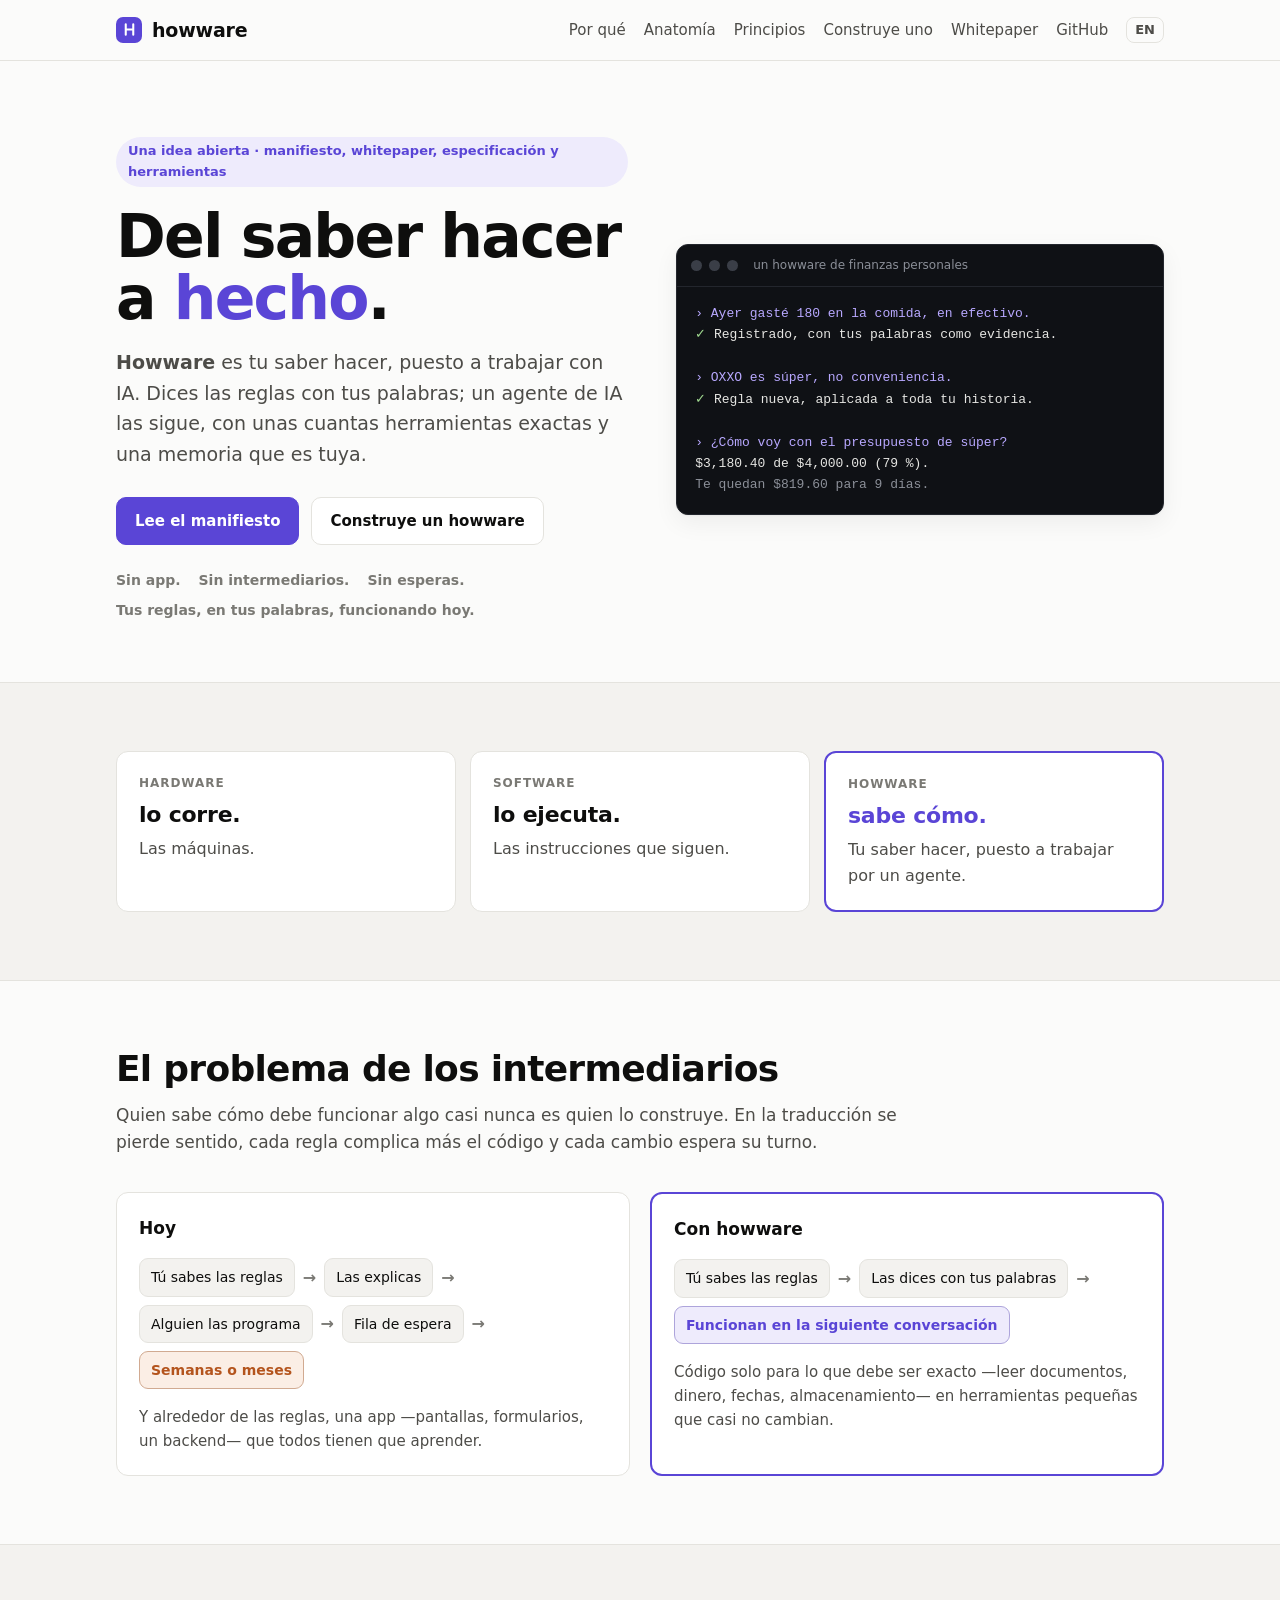
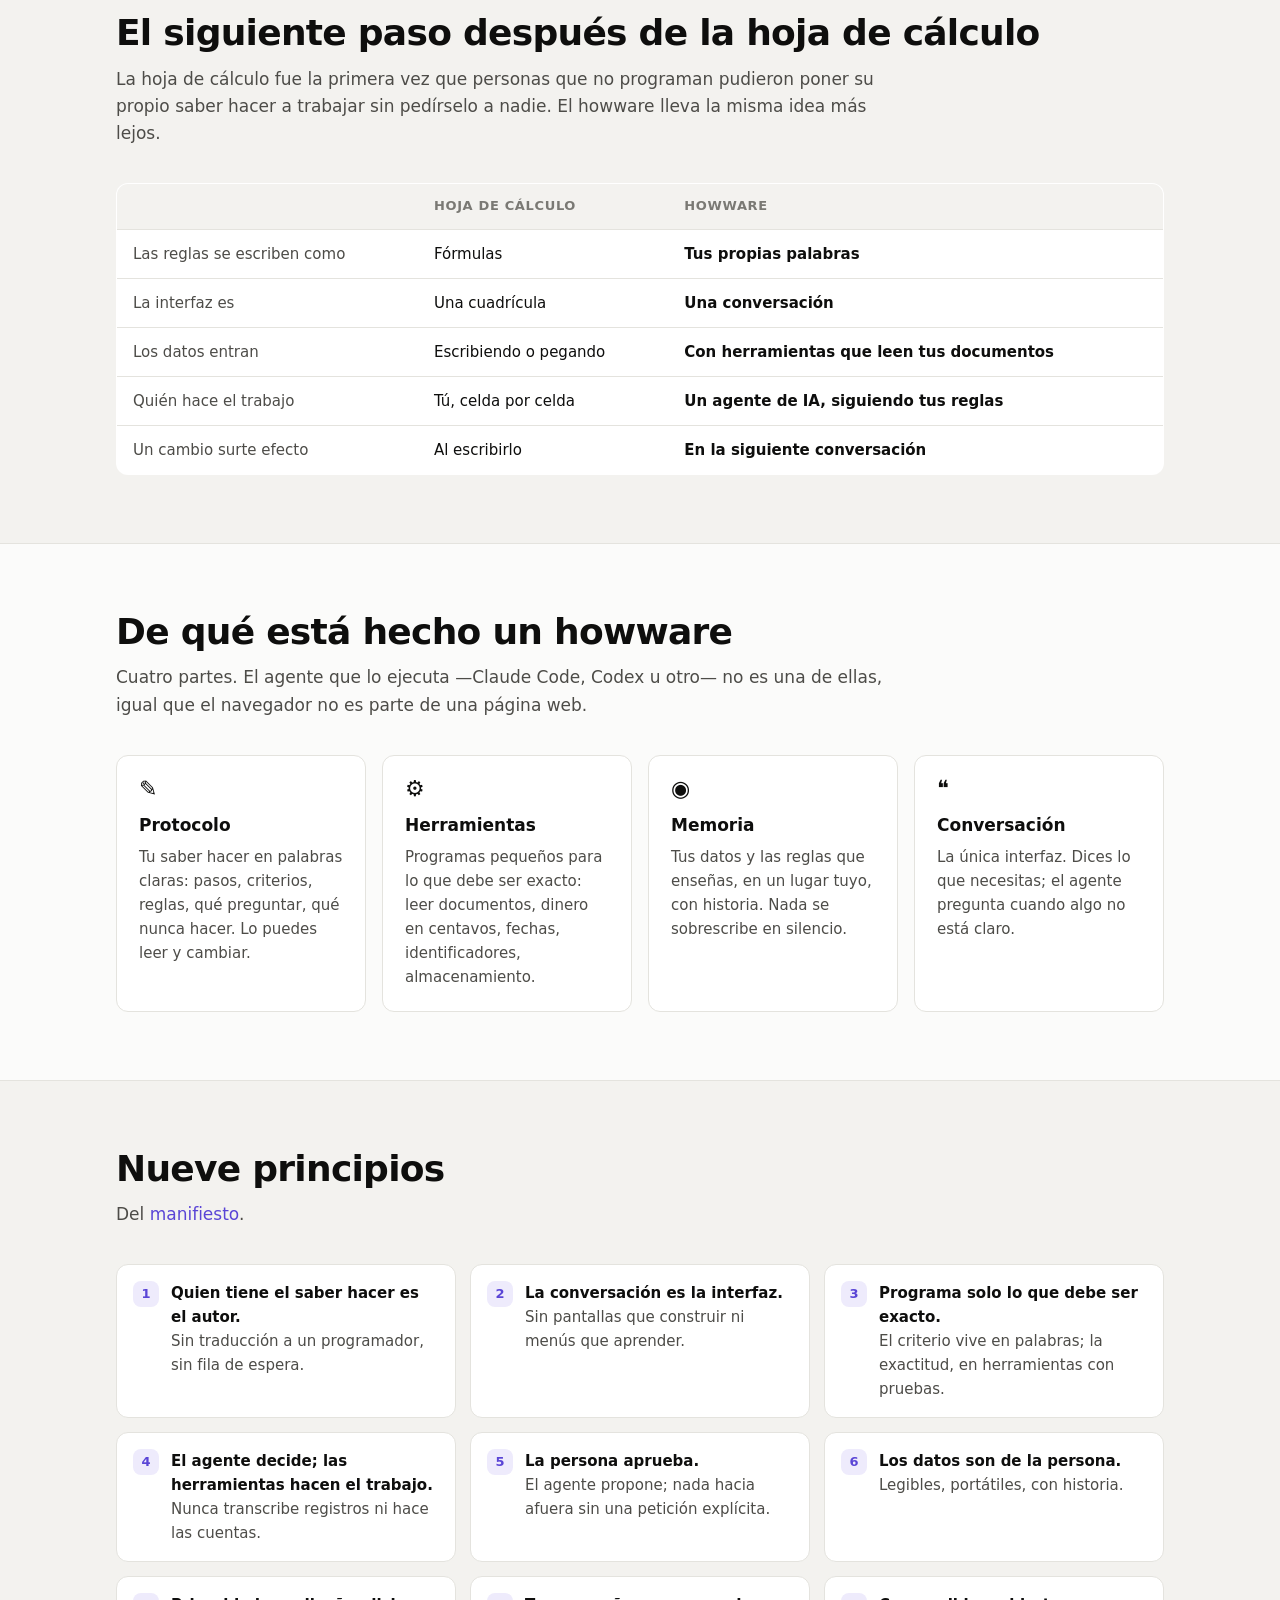
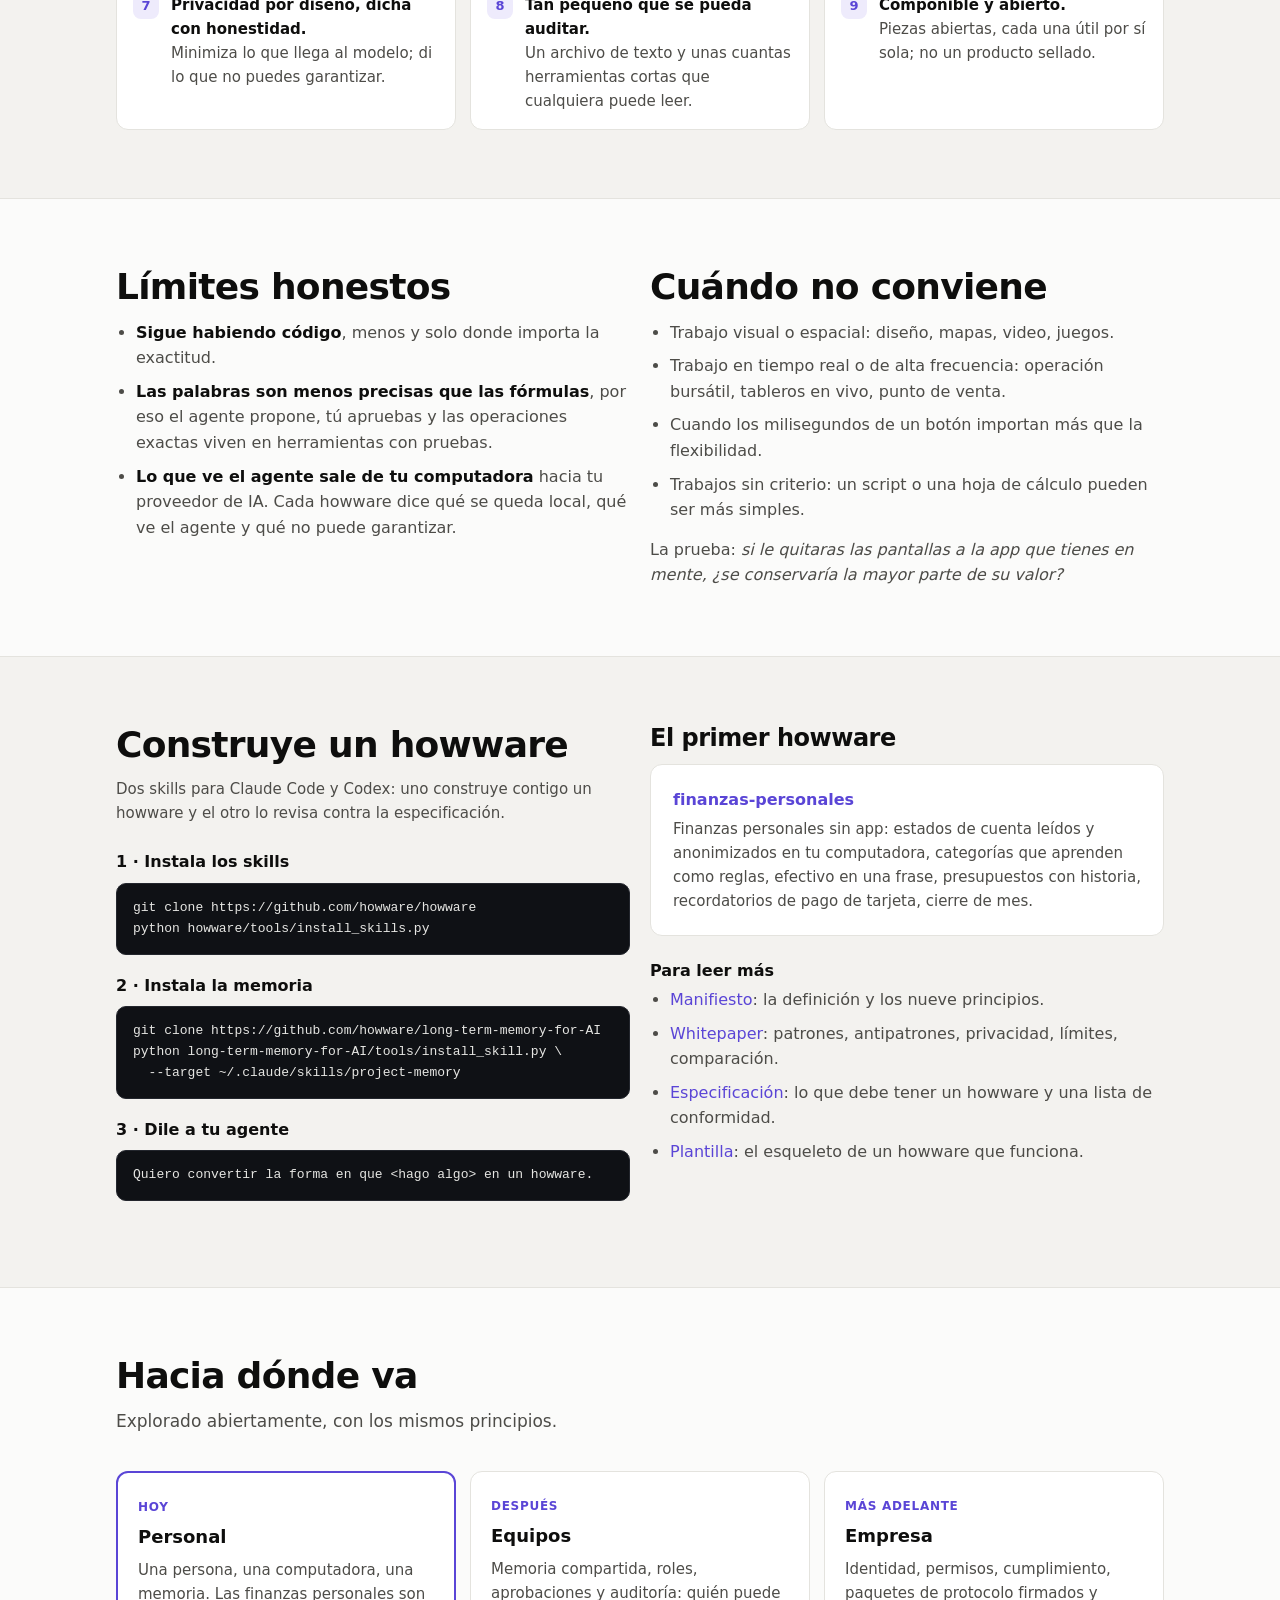
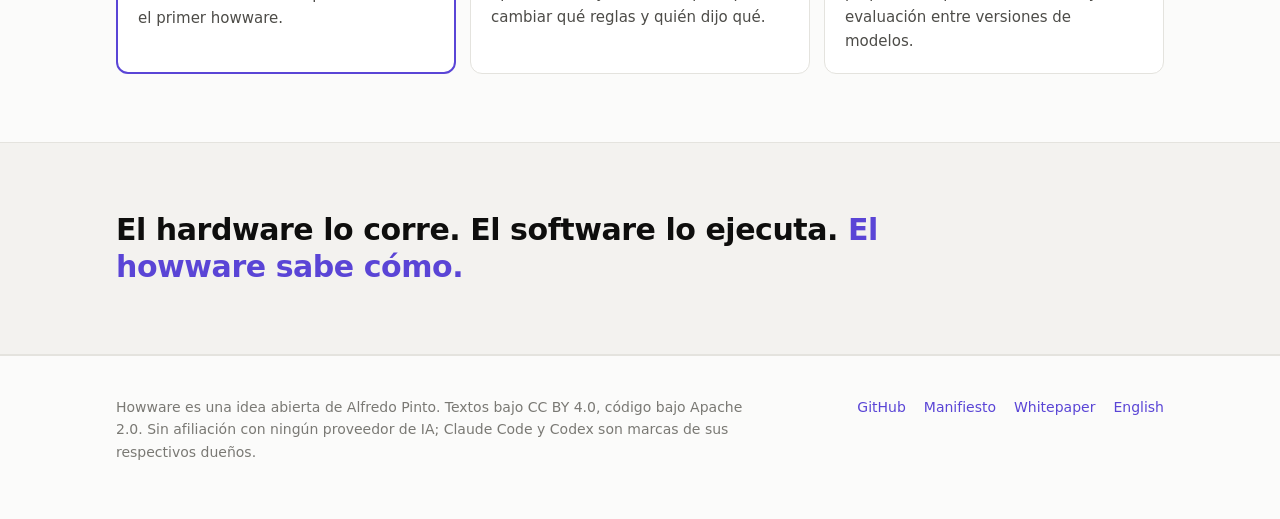
==== es/index.html @ 70abbe28 "howware.org: site of the howware organization Moved from howware/howware (site/). Served from the ro" ====
<!doctype html>
<html lang="es">
<head>
<meta charset="utf-8">
<meta name="viewport" content="width=device-width, initial-scale=1">
<title>Howware · Del saber hacer a hecho</title>
<meta name="description" content="Howware: tu saber hacer, puesto a trabajar con IA. Dices las reglas con tus palabras; un agente de IA las sigue, con unas cuantas herramientas exactas y una memoria que es tuya. Sin app que construir, sin intermediarios, sin esperas.">
<meta property="og:title" content="Howware · Del saber hacer a hecho">
<meta property="og:description" content="Tu saber hacer, puesto a trabajar con IA. Sin app, sin intermediarios, sin esperas. El siguiente paso después de la hoja de cálculo.">
<meta property="og:type" content="website">
<meta property="og:url" content="https://howware.org/es/">
<link rel="alternate" hreflang="en" href="https://howware.org/">
<link rel="icon" href="data:image/svg+xml,%3Csvg xmlns='http://www.w3.org/2000/svg' viewBox='0 0 32 32'%3E%3Crect width='32' height='32' rx='7' fill='%235a45d6'/%3E%3Cpath d='M10 9v14M22 9v14M10 16h12' stroke='white' stroke-width='3' stroke-linecap='round'/%3E%3C/svg%3E">
<link rel="stylesheet" href="../assets/style.css">
</head>
<body>

<header class="nav">
  <div class="wrap">
    <a class="brand" href="./"><span class="logo" aria-hidden="true"><svg width="15" height="15" viewBox="0 0 16 16" fill="none"><path d="M4 2.5v11M12 2.5v11M4 8h8" stroke="#fff" stroke-width="2.2" stroke-linecap="round"/></svg></span>howware</a>
    <nav>
      <a href="#por-que">Por qué</a>
      <a href="#anatomia">Anatomía</a>
      <a href="#principios">Principios</a>
      <a href="#construye">Construye uno</a>
      <a href="https://github.com/howware/howware/blob/main/docs/es/whitepaper.md">Whitepaper</a>
      <a class="keep" href="https://github.com/howware/howware">GitHub</a>
      <a class="keep lang" href="../" hreflang="en" lang="en">EN</a>
    </nav>
  </div>
</header>

<main>
  <section class="hero">
    <div class="wrap hero-grid">
      <div>
        <span class="eyebrow">Una idea abierta · manifiesto, whitepaper, especificación y herramientas</span>
        <h1>Del saber hacer<br>a <span class="hl">hecho</span>.</h1>
        <p class="lead"><b>Howware</b> es tu saber hacer, puesto a trabajar con IA. Dices las reglas con tus palabras; un agente de IA las sigue, con unas cuantas herramientas exactas y una memoria que es tuya.</p>
        <div class="cta">
          <a class="btn primary" href="https://github.com/howware/howware/blob/main/MANIFIESTO.md">Lee el manifiesto</a>
          <a class="btn" href="#construye">Construye un howware</a>
        </div>
        <div class="slogans"><span>Sin app.</span><span>Sin intermediarios.</span><span>Sin esperas.</span><span>Tus reglas, en tus palabras, funcionando hoy.</span></div>
      </div>
      <div class="term" role="img" aria-label="Ejemplo de conversación con un howware de finanzas personales">
        <div class="term-bar"><i></i><i></i><i></i><b>un howware de finanzas personales</b></div>
<pre><span class="u">› Ayer gasté 180 en la comida, en efectivo.</span>
<span class="ok">✓</span> Registrado, con tus palabras como evidencia.

<span class="u">› OXXO es súper, no conveniencia.</span>
<span class="ok">✓</span> Regla nueva, aplicada a toda tu historia.

<span class="u">› ¿Cómo voy con el presupuesto de súper?</span>
$3,180.40 de $4,000.00 (79 %).
<span class="p">Te quedan $819.60 para 9 días.</span></pre>
      </div>
    </div>
  </section>

  <section class="alt">
    <div class="wrap">
      <div class="layers">
        <div class="layer"><div class="k">Hardware</div><b>lo corre.</b><span>Las máquinas.</span></div>
        <div class="layer"><div class="k">Software</div><b>lo ejecuta.</b><span>Las instrucciones que siguen.</span></div>
        <div class="layer now"><div class="k">Howware</div><b>sabe cómo.</b><span>Tu saber hacer, puesto a trabajar por un agente.</span></div>
      </div>
    </div>
  </section>

  <section id="por-que">
    <div class="wrap">
      <h2>El problema de los intermediarios</h2>
      <p class="sub">Quien sabe cómo debe funcionar algo casi nunca es quien lo construye. En la traducción se pierde sentido, cada regla complica más el código y cada cambio espera su turno.</p>
      <div class="lanes">
        <div class="lane old">
          <h3>Hoy</h3>
          <div class="flow"><span class="step">Tú sabes las reglas</span><span class="arrow">→</span><span class="step">Las explicas</span><span class="arrow">→</span><span class="step">Alguien las programa</span><span class="arrow">→</span><span class="step">Fila de espera</span><span class="arrow">→</span><span class="step slow">Semanas o meses</span></div>
          <p>Y alrededor de las reglas, una app —pantallas, formularios, un backend— que todos tienen que aprender.</p>
        </div>
        <div class="lane new">
          <h3>Con howware</h3>
          <div class="flow"><span class="step">Tú sabes las reglas</span><span class="arrow">→</span><span class="step">Las dices con tus palabras</span><span class="arrow">→</span><span class="step fast">Funcionan en la siguiente conversación</span></div>
          <p>Código solo para lo que debe ser exacto —leer documentos, dinero, fechas, almacenamiento— en herramientas pequeñas que casi no cambian.</p>
        </div>
      </div>
    </div>
  </section>

  <section class="alt">
    <div class="wrap">
      <h2>El siguiente paso después de la hoja de cálculo</h2>
      <p class="sub">La hoja de cálculo fue la primera vez que personas que no programan pudieron poner su propio saber hacer a trabajar sin pedírselo a nadie. El howware lleva la misma idea más lejos.</p>
      <div class="tablewrap">
        <table class="cmp">
          <thead><tr><th></th><th>Hoja de cálculo</th><th>Howware</th></tr></thead>
          <tbody>
            <tr><td>Las reglas se escriben como</td><td>Fórmulas</td><td>Tus propias palabras</td></tr>
            <tr><td>La interfaz es</td><td>Una cuadrícula</td><td>Una conversación</td></tr>
            <tr><td>Los datos entran</td><td>Escribiendo o pegando</td><td>Con herramientas que leen tus documentos</td></tr>
            <tr><td>Quién hace el trabajo</td><td>Tú, celda por celda</td><td>Un agente de IA, siguiendo tus reglas</td></tr>
            <tr><td>Un cambio surte efecto</td><td>Al escribirlo</td><td>En la siguiente conversación</td></tr>
          </tbody>
        </table>
      </div>
    </div>
  </section>

  <section id="anatomia">
    <div class="wrap">
      <h2>De qué está hecho un howware</h2>
      <p class="sub">Cuatro partes. El agente que lo ejecuta —Claude Code, Codex u otro— no es una de ellas, igual que el navegador no es parte de una página web.</p>
      <div class="grid4">
        <div class="card"><div class="ic" aria-hidden="true">✎</div><h3>Protocolo</h3><p>Tu saber hacer en palabras claras: pasos, criterios, reglas, qué preguntar, qué nunca hacer. Lo puedes leer y cambiar.</p></div>
        <div class="card"><div class="ic" aria-hidden="true">⚙</div><h3>Herramientas</h3><p>Programas pequeños para lo que debe ser exacto: leer documentos, dinero en centavos, fechas, identificadores, almacenamiento.</p></div>
        <div class="card"><div class="ic" aria-hidden="true">◉</div><h3>Memoria</h3><p>Tus datos y las reglas que enseñas, en un lugar tuyo, con historia. Nada se sobrescribe en silencio.</p></div>
        <div class="card"><div class="ic" aria-hidden="true">❝</div><h3>Conversación</h3><p>La única interfaz. Dices lo que necesitas; el agente pregunta cuando algo no está claro.</p></div>
      </div>
    </div>
  </section>

  <section id="principios" class="alt">
    <div class="wrap">
      <h2>Nueve principios</h2>
      <p class="sub">Del <a href="https://github.com/howware/howware/blob/main/MANIFIESTO.md">manifiesto</a>.</p>
      <ol class="principles">
        <li><b>Quien tiene el saber hacer es el autor.</b>Sin traducción a un programador, sin fila de espera.</li>
        <li><b>La conversación es la interfaz.</b>Sin pantallas que construir ni menús que aprender.</li>
        <li><b>Programa solo lo que debe ser exacto.</b>El criterio vive en palabras; la exactitud, en herramientas con pruebas.</li>
        <li><b>El agente decide; las herramientas hacen el trabajo.</b>Nunca transcribe registros ni hace las cuentas.</li>
        <li><b>La persona aprueba.</b>El agente propone; nada hacia afuera sin una petición explícita.</li>
        <li><b>Los datos son de la persona.</b>Legibles, portátiles, con historia.</li>
        <li><b>Privacidad por diseño, dicha con honestidad.</b>Minimiza lo que llega al modelo; di lo que no puedes garantizar.</li>
        <li><b>Tan pequeño que se pueda auditar.</b>Un archivo de texto y unas cuantas herramientas cortas que cualquiera puede leer.</li>
        <li><b>Componible y abierto.</b>Piezas abiertas, cada una útil por sí sola; no un producto sellado.</li>
      </ol>
    </div>
  </section>

  <section>
    <div class="wrap grid2">
      <div>
        <h2>Límites honestos</h2>
        <ul class="plain">
          <li><b>Sigue habiendo código</b>, menos y solo donde importa la exactitud.</li>
          <li><b>Las palabras son menos precisas que las fórmulas</b>, por eso el agente propone, tú apruebas y las operaciones exactas viven en herramientas con pruebas.</li>
          <li><b>Lo que ve el agente sale de tu computadora</b> hacia tu proveedor de IA. Cada howware dice qué se queda local, qué ve el agente y qué no puede garantizar.</li>
        </ul>
      </div>
      <div>
        <h2>Cuándo no conviene</h2>
        <ul class="plain">
          <li>Trabajo visual o espacial: diseño, mapas, video, juegos.</li>
          <li>Trabajo en tiempo real o de alta frecuencia: operación bursátil, tableros en vivo, punto de venta.</li>
          <li>Cuando los milisegundos de un botón importan más que la flexibilidad.</li>
          <li>Trabajos sin criterio: un script o una hoja de cálculo pueden ser más simples.</li>
        </ul>
        <p style="color:var(--text-2);margin:14px 0 0">La prueba: <i>si le quitaras las pantallas a la app que tienes en mente, ¿se conservaría la mayor parte de su valor?</i></p>
      </div>
    </div>
  </section>

  <section id="construye" class="alt install">
    <div class="wrap grid2">
      <div>
        <h2>Construye un howware</h2>
        <p class="sub" style="margin-bottom:24px">Dos skills para Claude Code y Codex: uno construye contigo un howware y el otro lo revisa contra la especificación.</p>
        <h3>1 · Instala los skills</h3>
<pre>git clone https://github.com/howware/howware
python howware/tools/install_skills.py</pre>
        <h3>2 · Instala la memoria</h3>
<pre>git clone https://github.com/howware/long-term-memory-for-AI
python long-term-memory-for-AI/tools/install_skill.py \
  --target ~/.claude/skills/project-memory</pre>
        <h3>3 · Dile a tu agente</h3>
<pre>Quiero convertir la forma en que &lt;hago algo&gt; en un howware.</pre>
      </div>
      <div>
        <h2 style="font-size:24px">El primer howware</h2>
        <div class="card" style="margin-top:12px">
          <h3><a href="https://github.com/howware/finanzas-personales">finanzas-personales</a></h3>
          <p>Finanzas personales sin app: estados de cuenta leídos y anonimizados en tu computadora, categorías que aprenden como reglas, efectivo en una frase, presupuestos con historia, recordatorios de pago de tarjeta, cierre de mes.</p>
        </div>
        <h3 style="margin-top:22px">Para leer más</h3>
        <ul class="plain">
          <li><a href="https://github.com/howware/howware/blob/main/MANIFIESTO.md">Manifiesto</a>: la definición y los nueve principios.</li>
          <li><a href="https://github.com/howware/howware/blob/main/docs/es/whitepaper.md">Whitepaper</a>: patrones, antipatrones, privacidad, límites, comparación.</li>
          <li><a href="https://github.com/howware/howware/blob/main/docs/es/especificacion.md">Especificación</a>: lo que debe tener un howware y una lista de conformidad.</li>
          <li><a href="https://github.com/howware/howware/tree/main/template">Plantilla</a>: el esqueleto de un howware que funciona.</li>
        </ul>
      </div>
    </div>
  </section>

  <section>
    <div class="wrap">
      <h2>Hacia dónde va</h2>
      <p class="sub">Explorado abiertamente, con los mismos principios.</p>
      <div class="road">
        <div class="cur"><span class="tag">Hoy</span><h3>Personal</h3><p>Una persona, una computadora, una memoria. Las finanzas personales son el primer howware.</p></div>
        <div><span class="tag">Después</span><h3>Equipos</h3><p>Memoria compartida, roles, aprobaciones y auditoría: quién puede cambiar qué reglas y quién dijo qué.</p></div>
        <div><span class="tag">Más adelante</span><h3>Empresa</h3><p>Identidad, permisos, cumplimiento, paquetes de protocolo firmados y evaluación entre versiones de modelos.</p></div>
      </div>
    </div>
  </section>

  <section class="alt">
    <div class="wrap">
      <p class="quote">El hardware lo corre. El software lo ejecuta. <span>El howware sabe cómo.</span></p>
    </div>
  </section>
</main>

<footer>
  <div class="wrap">
    <p>Howware es una idea abierta de Alfredo Pinto. Textos bajo CC BY 4.0, código bajo Apache 2.0. Sin afiliación con ningún proveedor de IA; Claude Code y Codex son marcas de sus respectivos dueños.</p>
    <nav>
      <a href="https://github.com/howware/howware">GitHub</a>
      <a href="https://github.com/howware/howware/blob/main/MANIFIESTO.md">Manifiesto</a>
      <a href="https://github.com/howware/howware/blob/main/docs/es/whitepaper.md">Whitepaper</a>
      <a href="../" hreflang="en" lang="en">English</a>
    </nav>
  </div>
</footer>

</body>
</html>
---- assets/style.css ----
:root {
  color-scheme: light;
  --bg: #fbfbfa; --surface: #ffffff; --surface-2: #f3f2ef; --border: #e4e3de;
  --text: #0e0e0d; --text-2: #4d4c48; --muted: #7a7974;
  --accent: #5a45d6; --accent-ink: #ffffff; --accent-soft: #eeebfc;
  --warm: #b4541d; --warm-soft: #fbeee5;
  --code-bg: #0f1115; --code-text: #e6e6e3; --code-muted: #8b8f98; --code-user: #b8a8ff; --code-ok: #9fd88f;
  --radius: 12px;
  --shadow: 0 1px 2px rgba(0,0,0,.04), 0 8px 24px rgba(0,0,0,.06);
}
@media (prefers-color-scheme: dark) {
  :root:not([data-theme="light"]) {
    color-scheme: dark;
    --bg: #0d0d0c; --surface: #161615; --surface-2: #1d1d1b; --border: #2c2c29;
    --text: #f1f0ec; --text-2: #c4c3ba; --muted: #8f8e86;
    --accent: #9d8cff; --accent-ink: #0d0d0c; --accent-soft: #1f1a3a;
    --warm: #f0a070; --warm-soft: #2b1d14;
    --shadow: 0 1px 2px rgba(0,0,0,.3), 0 8px 24px rgba(0,0,0,.35);
  }
}
:root[data-theme="dark"] {
  color-scheme: dark;
  --bg: #0d0d0c; --surface: #161615; --surface-2: #1d1d1b; --border: #2c2c29;
  --text: #f1f0ec; --text-2: #c4c3ba; --muted: #8f8e86;
  --accent: #9d8cff; --accent-ink: #0d0d0c; --accent-soft: #1f1a3a;
  --warm: #f0a070; --warm-soft: #2b1d14;
  --shadow: 0 1px 2px rgba(0,0,0,.3), 0 8px 24px rgba(0,0,0,.35);
}

* { box-sizing: border-box; }
html { scroll-behavior: smooth; }
body { margin: 0; background: var(--bg); color: var(--text); font: 16px/1.6 system-ui, -apple-system, "Segoe UI", Roboto, "Helvetica Neue", sans-serif; -webkit-font-smoothing: antialiased; }
a { color: var(--accent); text-decoration: none; }
a:hover { text-decoration: underline; }
code, pre { font-family: ui-monospace, "Cascadia Code", "SF Mono", Menlo, Consolas, monospace; }
:not(pre) > code { font-size: .9em; background: var(--surface-2); border: 1px solid var(--border); padding: 1px 6px; border-radius: 6px; }
.wrap { max-width: 1080px; margin: 0 auto; padding: 0 16px; }
.grid2 > *, .grid3 > *, .grid4 > *, .hero-grid > *, .lanes > * { min-width: 0; }

header.nav { position: sticky; top: 0; z-index: 10; background: color-mix(in srgb, var(--bg) 88%, transparent); backdrop-filter: blur(10px); border-bottom: 1px solid var(--border); }
.nav .wrap { display: flex; align-items: center; gap: 22px; height: 60px; }
.brand { display: flex; align-items: center; gap: 10px; font-weight: 800; color: var(--text); font-size: 19px; letter-spacing: -.01em; }
.brand:hover { text-decoration: none; }
.logo { width: 26px; height: 26px; border-radius: 7px; background: var(--accent); display: grid; place-items: center; flex: none; }
.nav nav { display: flex; gap: 18px; margin-left: auto; font-size: 15px; align-items: center; }
.nav nav a { color: var(--text-2); }
.nav nav a:hover { color: var(--text); text-decoration: none; }
.nav nav a.lang { border: 1px solid var(--border); border-radius: 8px; padding: 2px 8px; font-size: 13px; font-weight: 600; }
@media (max-width: 820px) { .nav nav a:not(.keep) { display: none; } }

.hero { padding: 76px 0 60px; }
.hero-grid { display: grid; grid-template-columns: 1.05fr 1fr; gap: 48px; align-items: center; }
@media (max-width: 900px) { .hero-grid { grid-template-columns: 1fr; gap: 32px; } .hero { padding: 48px 0 40px; } }
.eyebrow { display: inline-flex; align-items: center; gap: 8px; font-size: 13px; font-weight: 600; color: var(--accent); background: var(--accent-soft); padding: 4px 12px; border-radius: 999px; margin-bottom: 18px; }
h1 { font-size: clamp(36px, 6vw, 60px); line-height: 1.04; letter-spacing: -0.03em; margin: 0 0 18px; }
h1 .hl { color: var(--accent); }
.lead { font-size: 19px; color: var(--text-2); margin: 0 0 28px; max-width: 32em; }
.cta { display: flex; flex-wrap: wrap; gap: 12px; }
.btn { display: inline-flex; align-items: center; gap: 8px; padding: 11px 18px; border-radius: 10px; font-weight: 600; font-size: 15px; border: 1px solid var(--border); color: var(--text); background: var(--surface); }
.btn:hover { text-decoration: none; border-color: var(--muted); }
.btn.primary { background: var(--accent); color: var(--accent-ink); border-color: var(--accent); }
.btn.primary:hover { filter: brightness(1.06); }
.slogans { display: flex; flex-wrap: wrap; gap: 8px 18px; margin-top: 24px; color: var(--muted); font-size: 14px; font-weight: 600; }

.term { background: var(--code-bg); color: var(--code-text); border-radius: var(--radius); box-shadow: var(--shadow); overflow: hidden; border: 1px solid #23262d; }
.term-bar { display: flex; align-items: center; gap: 7px; padding: 11px 14px; border-bottom: 1px solid #23262d; }
.term-bar i { width: 11px; height: 11px; border-radius: 50%; background: #3a3e47; display: block; }
.term-bar b { margin-left: 8px; font-weight: 500; font-size: 12px; color: var(--code-muted); }
.term pre { margin: 0; padding: 16px 18px 18px; font-size: 13px; line-height: 1.65; overflow-x: auto; white-space: pre; }
.u { color: var(--code-user); } .p { color: var(--code-muted); } .ok { color: var(--code-ok); }

section { padding: 68px 0; }
section.alt { background: var(--surface-2); border-top: 1px solid var(--border); border-bottom: 1px solid var(--border); }
h2 { font-size: clamp(26px, 3.6vw, 36px); letter-spacing: -0.02em; line-height: 1.12; margin: 0 0 12px; }
.sub { color: var(--text-2); font-size: 17px; margin: 0 0 36px; max-width: 46em; }

.layers { display: grid; grid-template-columns: repeat(3, 1fr); gap: 14px; }
@media (max-width: 760px) { .layers { grid-template-columns: 1fr; } }
.layer { border: 1px solid var(--border); border-radius: var(--radius); padding: 22px; background: var(--surface); }
.layer .k { font-size: 12px; text-transform: uppercase; letter-spacing: .08em; color: var(--muted); font-weight: 700; }
.layer b { display: block; font-size: 22px; margin: 4px 0; letter-spacing: -.01em; }
.layer span { color: var(--text-2); }
.layer.now { border: 2px solid var(--accent); }
.layer.now b { color: var(--accent); }

.lanes { display: grid; grid-template-columns: 1fr 1fr; gap: 20px; }
@media (max-width: 860px) { .lanes { grid-template-columns: 1fr; } }
.lane { background: var(--surface); border: 1px solid var(--border); border-radius: var(--radius); padding: 22px; }
.lane h3 { margin: 0 0 16px; font-size: 17px; }
.flow { display: flex; flex-wrap: wrap; align-items: center; gap: 8px; }
.step { border: 1px solid var(--border); background: var(--surface-2); border-radius: 9px; padding: 7px 11px; font-size: 14px; }
.arrow { color: var(--muted); font-weight: 700; }
.lane.old .step.slow { background: var(--warm-soft); border-color: color-mix(in srgb, var(--warm) 40%, var(--border)); color: var(--warm); font-weight: 600; }
.lane.new { border: 2px solid var(--accent); }
.lane.new .step.fast { background: var(--accent-soft); border-color: color-mix(in srgb, var(--accent) 40%, var(--border)); color: var(--accent); font-weight: 600; }
.lane p { margin: 16px 0 0; color: var(--text-2); font-size: 15px; }

table.cmp { width: 100%; border-collapse: collapse; background: var(--surface); border: 1px solid var(--border); border-radius: var(--radius); overflow: hidden; font-size: 15px; }
table.cmp th, table.cmp td { text-align: left; padding: 12px 16px; border-bottom: 1px solid var(--border); vertical-align: top; }
table.cmp thead th { background: var(--surface-2); font-size: 13px; text-transform: uppercase; letter-spacing: .05em; color: var(--muted); }
table.cmp td:first-child { color: var(--text-2); }
table.cmp td:last-child { font-weight: 600; }
table.cmp tr:last-child td { border-bottom: 0; }
.tablewrap { overflow-x: auto; }

.grid4 { display: grid; grid-template-columns: repeat(4, 1fr); gap: 16px; }
@media (max-width: 900px) { .grid4 { grid-template-columns: repeat(2, 1fr); } }
@media (max-width: 520px) { .grid4 { grid-template-columns: 1fr; } }
.grid3 { display: grid; grid-template-columns: repeat(3, 1fr); gap: 16px; }
@media (max-width: 900px) { .grid3 { grid-template-columns: repeat(2, 1fr); } }
@media (max-width: 560px) { .grid3 { grid-template-columns: 1fr; } }
.grid2 { display: grid; grid-template-columns: 1fr 1fr; gap: 20px; }
@media (max-width: 860px) { .grid2 { grid-template-columns: 1fr; } }
.card { background: var(--surface); border: 1px solid var(--border); border-radius: var(--radius); padding: 22px; }
.card .ic { font-size: 22px; line-height: 1; margin-bottom: 12px; }
.card h3 { margin: 0 0 6px; font-size: 17px; }
.card p { margin: 0; color: var(--text-2); font-size: 15px; }

ol.principles { counter-reset: p; list-style: none; padding: 0; margin: 0; display: grid; grid-template-columns: repeat(3, 1fr); gap: 14px; }
@media (max-width: 900px) { ol.principles { grid-template-columns: 1fr 1fr; } }
@media (max-width: 560px) { ol.principles { grid-template-columns: 1fr; } }
ol.principles li { background: var(--surface); border: 1px solid var(--border); border-radius: var(--radius); padding: 16px 16px 16px 54px; position: relative; color: var(--text-2); font-size: 15px; }
ol.principles li::before { counter-increment: p; content: counter(p); position: absolute; left: 16px; top: 16px; width: 26px; height: 26px; border-radius: 8px; background: var(--accent-soft); color: var(--accent); font-weight: 700; font-size: 13px; display: grid; place-items: center; }
ol.principles li b { display: block; color: var(--text); }

ul.plain { margin: 0; padding-left: 20px; color: var(--text-2); display: grid; gap: 8px; }
ul.plain b { color: var(--text); }
.install pre { background: var(--code-bg); color: var(--code-text); border-radius: 10px; padding: 14px 16px; font-size: 13px; overflow-x: auto; margin: 8px 0 18px; border: 1px solid #23262d; }
.install h3 { margin: 0 0 4px; font-size: 16px; }
.install p { margin: 0; color: var(--text-2); font-size: 15px; }

.road { display: grid; grid-template-columns: repeat(3, 1fr); gap: 14px; counter-reset: r; }
@media (max-width: 760px) { .road { grid-template-columns: 1fr; } }
.road div { border: 1px solid var(--border); border-radius: var(--radius); padding: 20px; background: var(--surface); }
.road div.cur { border: 2px solid var(--accent); }
.road .tag { font-size: 12px; font-weight: 700; color: var(--accent); text-transform: uppercase; letter-spacing: .06em; }
.road h3 { margin: 4px 0 6px; font-size: 18px; }
.road p { margin: 0; color: var(--text-2); font-size: 15px; }

.quote { font-size: clamp(22px, 3vw, 30px); font-weight: 700; letter-spacing: -.015em; line-height: 1.25; margin: 0; max-width: 30em; }
.quote span { color: var(--accent); }

footer { padding: 40px 0 56px; color: var(--muted); font-size: 14px; border-top: 1px solid var(--border); }
footer .wrap { display: flex; flex-wrap: wrap; gap: 12px 28px; justify-content: space-between; }
footer p { margin: 0; max-width: 46em; }
footer nav { display: flex; gap: 18px; flex-wrap: wrap; }
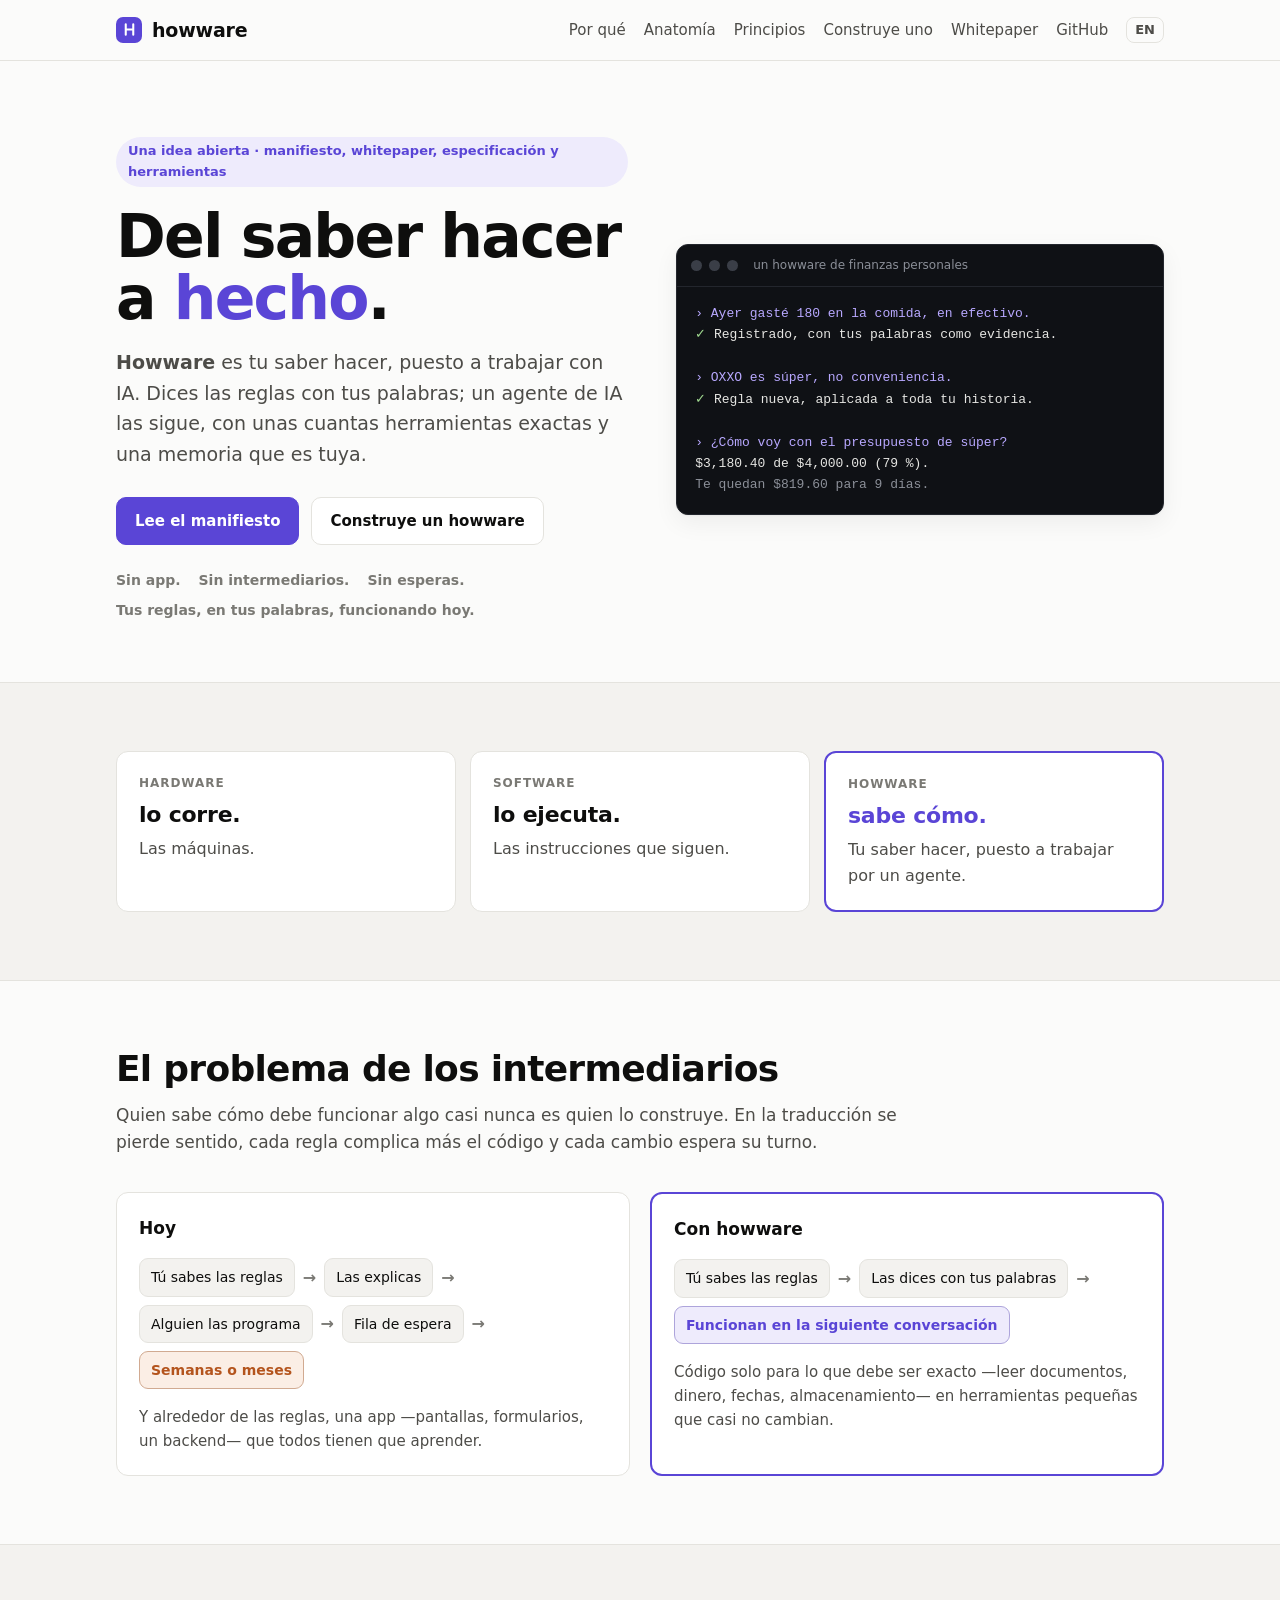
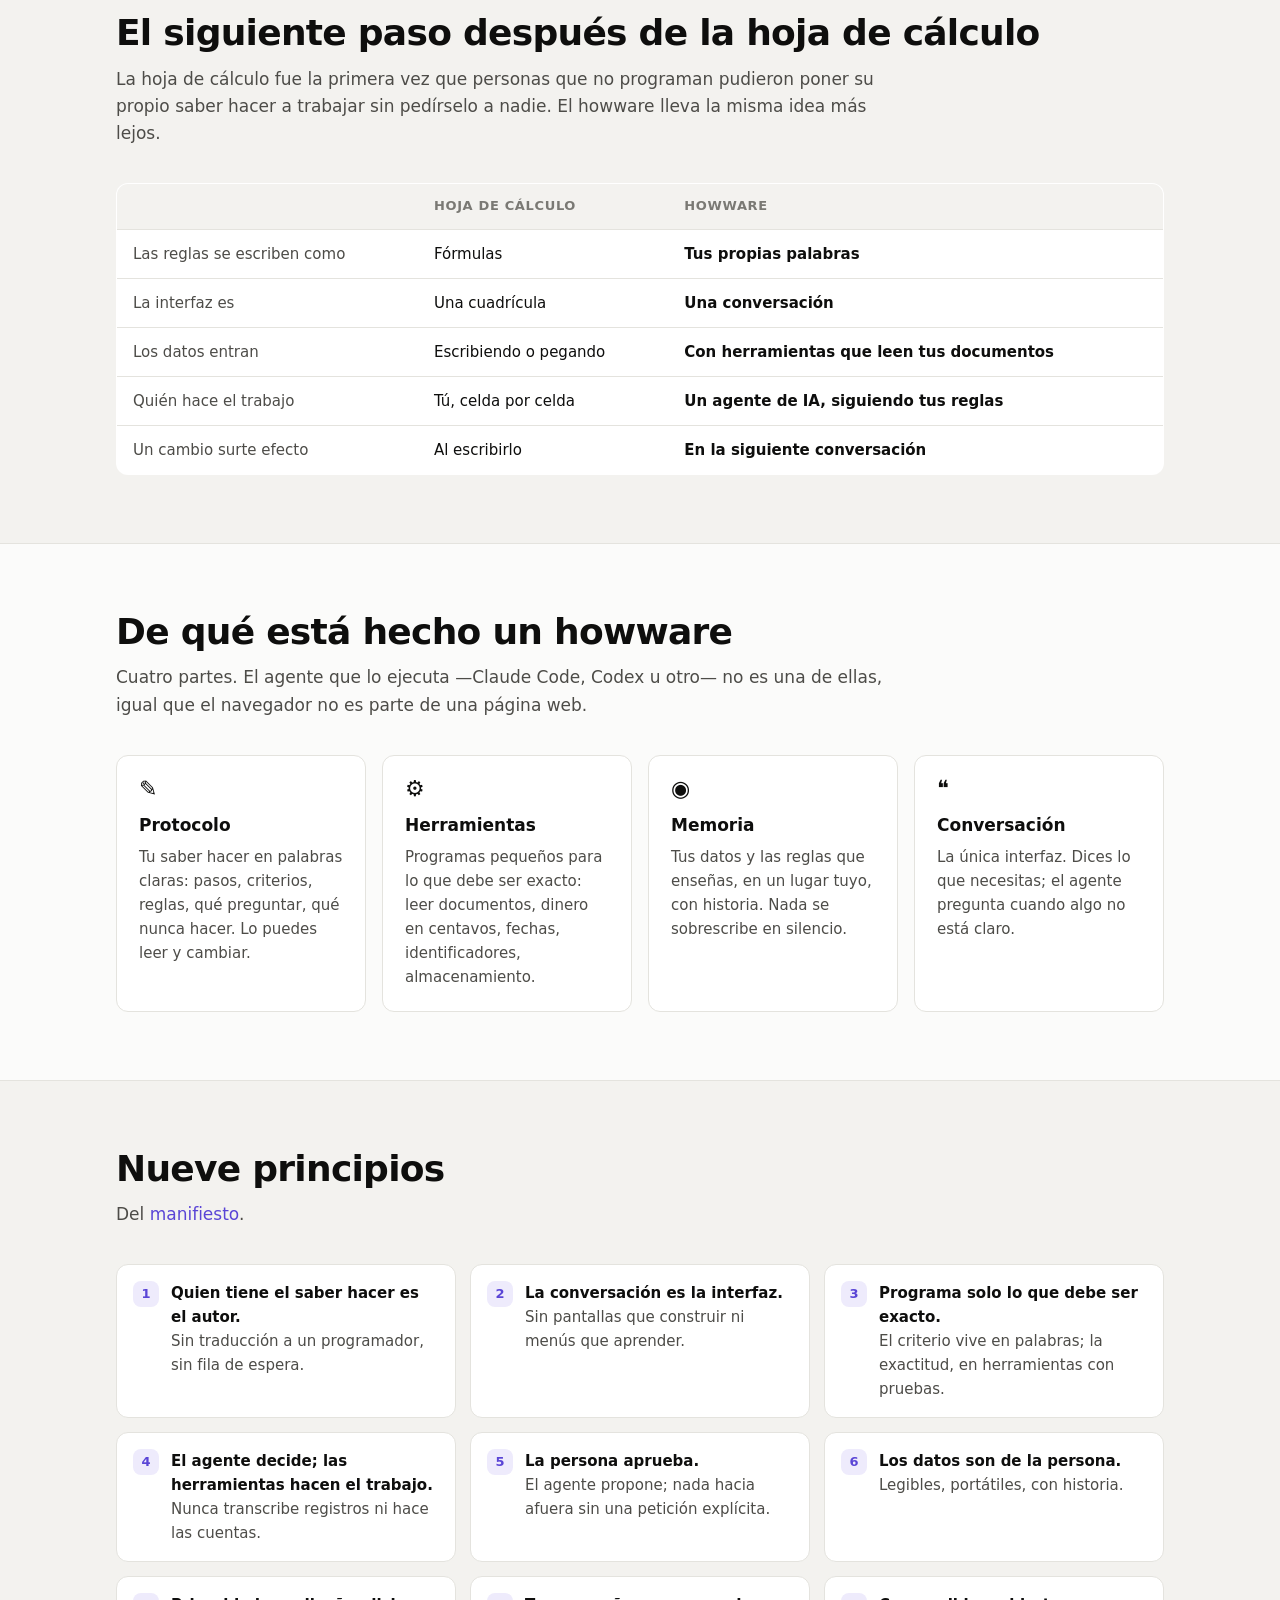
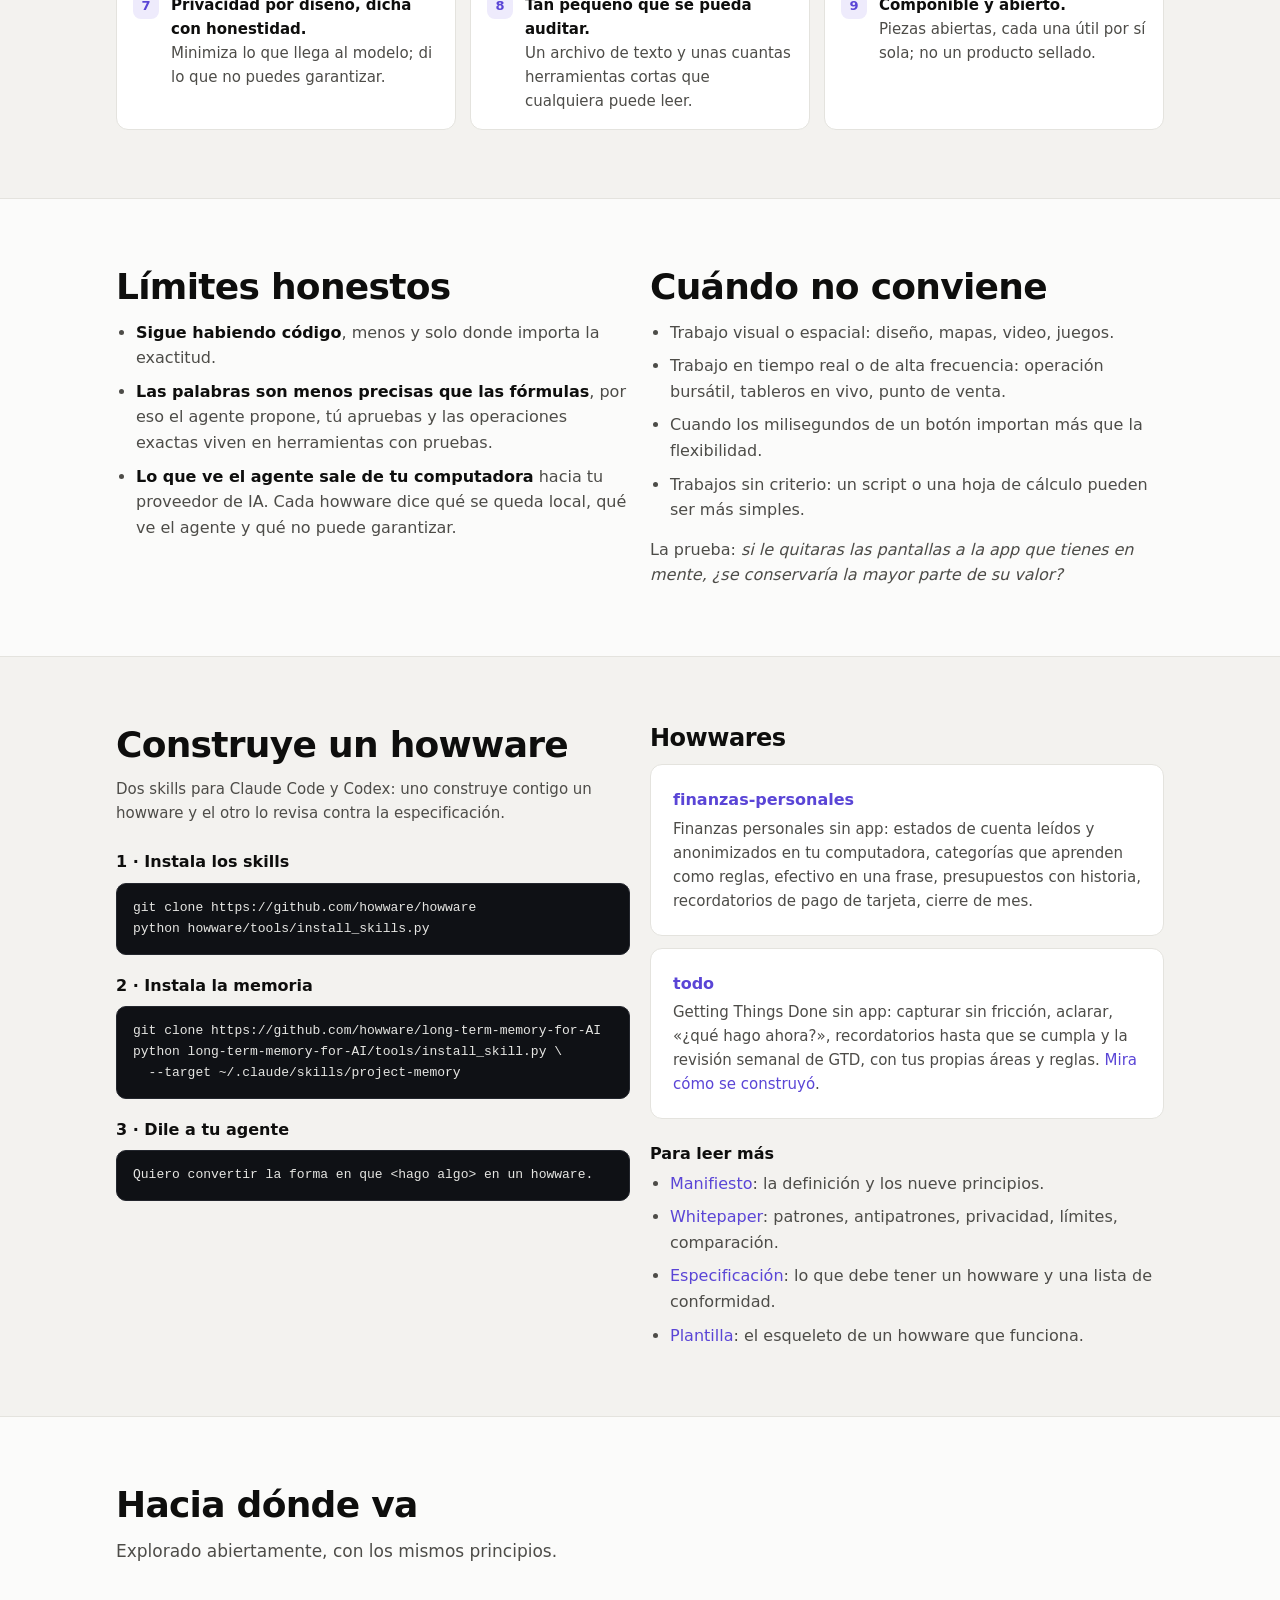
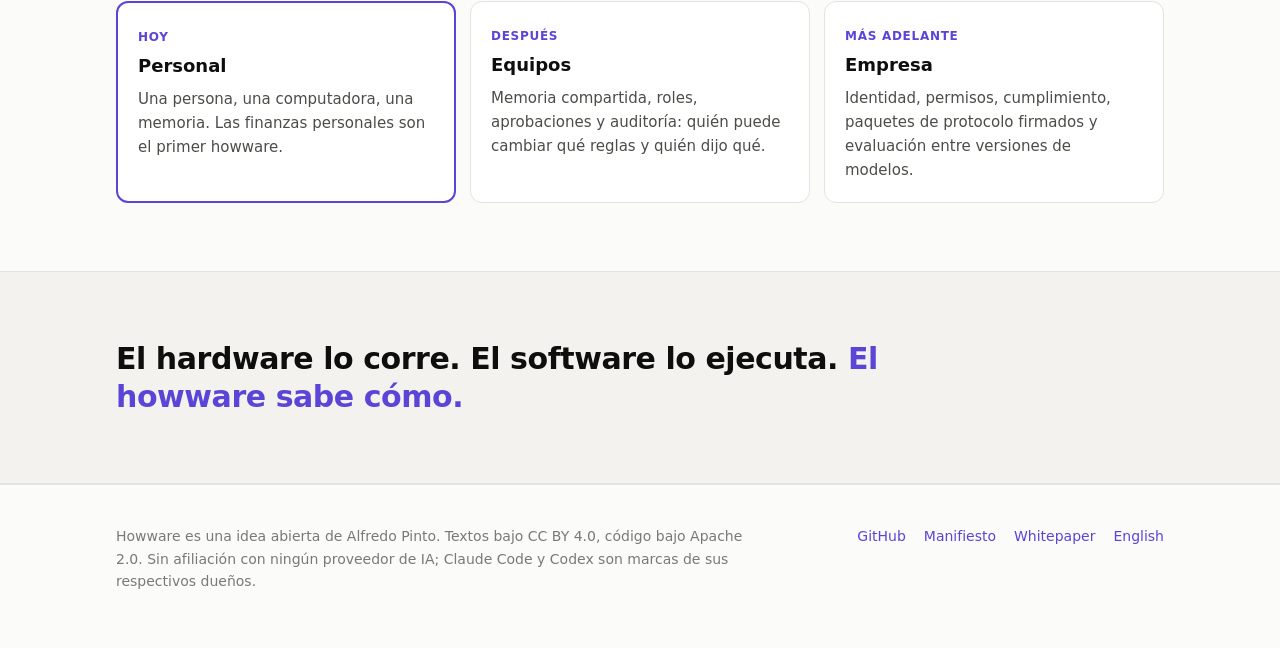
==== commit cabf7983: "Add the todo howware" ====
--- a/es/index.html
+++ b/es/index.html
@@ -176,10 +176,14 @@
 <pre>Quiero convertir la forma en que &lt;hago algo&gt; en un howware.</pre>
       </div>
       <div>
-        <h2 style="font-size:24px">El primer howware</h2>
+        <h2 style="font-size:24px">Howwares</h2>
         <div class="card" style="margin-top:12px">
           <h3><a href="https://github.com/howware/finanzas-personales">finanzas-personales</a></h3>
           <p>Finanzas personales sin app: estados de cuenta leídos y anonimizados en tu computadora, categorías que aprenden como reglas, efectivo en una frase, presupuestos con historia, recordatorios de pago de tarjeta, cierre de mes.</p>
+        </div>
+        <div class="card" style="margin-top:12px">
+          <h3><a href="https://github.com/howware/todo">todo</a></h3>
+          <p>Getting Things Done sin app: capturar sin fricción, aclarar, «¿qué hago ahora?», recordatorios hasta que se cumpla y la revisión semanal de GTD, con tus propias áreas y reglas. <a href="https://github.com/howware/todo/blob/main/docs/building.md">Mira cómo se construyó</a>.</p>
         </div>
         <h3 style="margin-top:22px">Para leer más</h3>
         <ul class="plain">
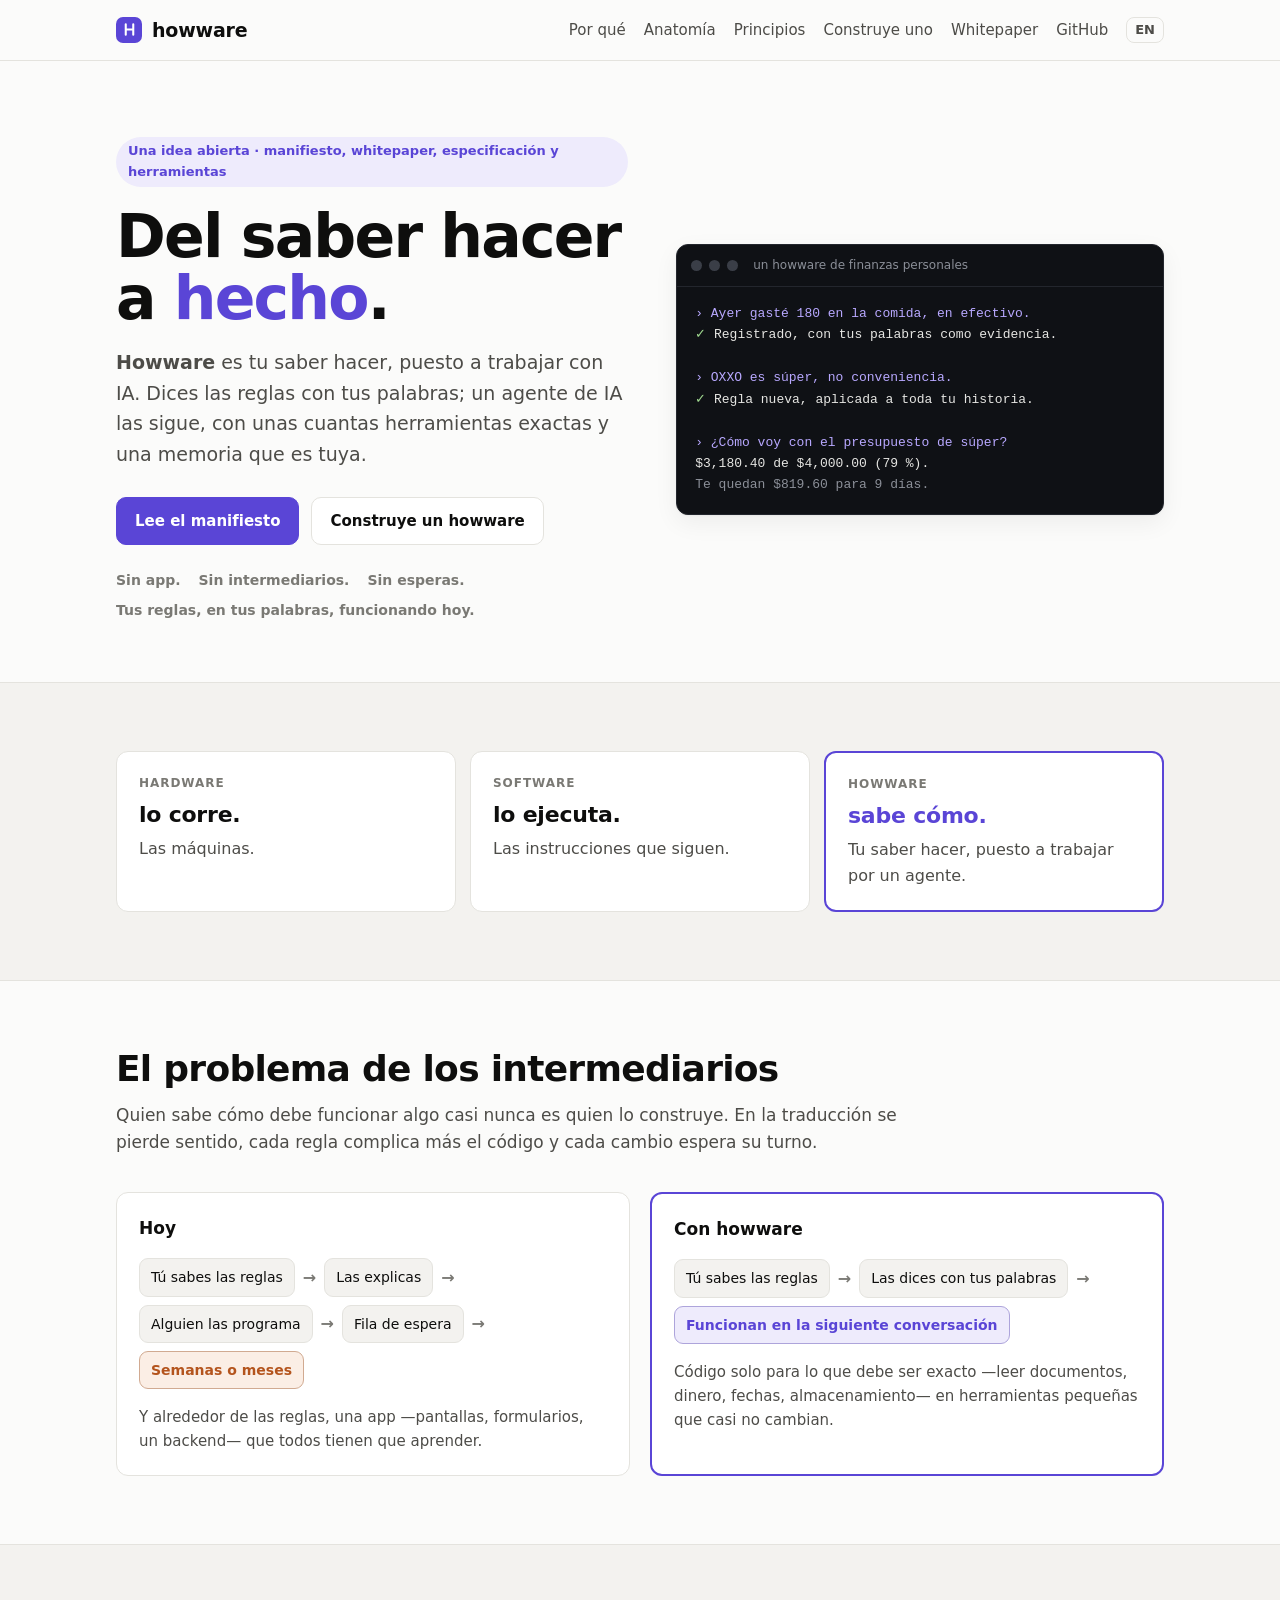
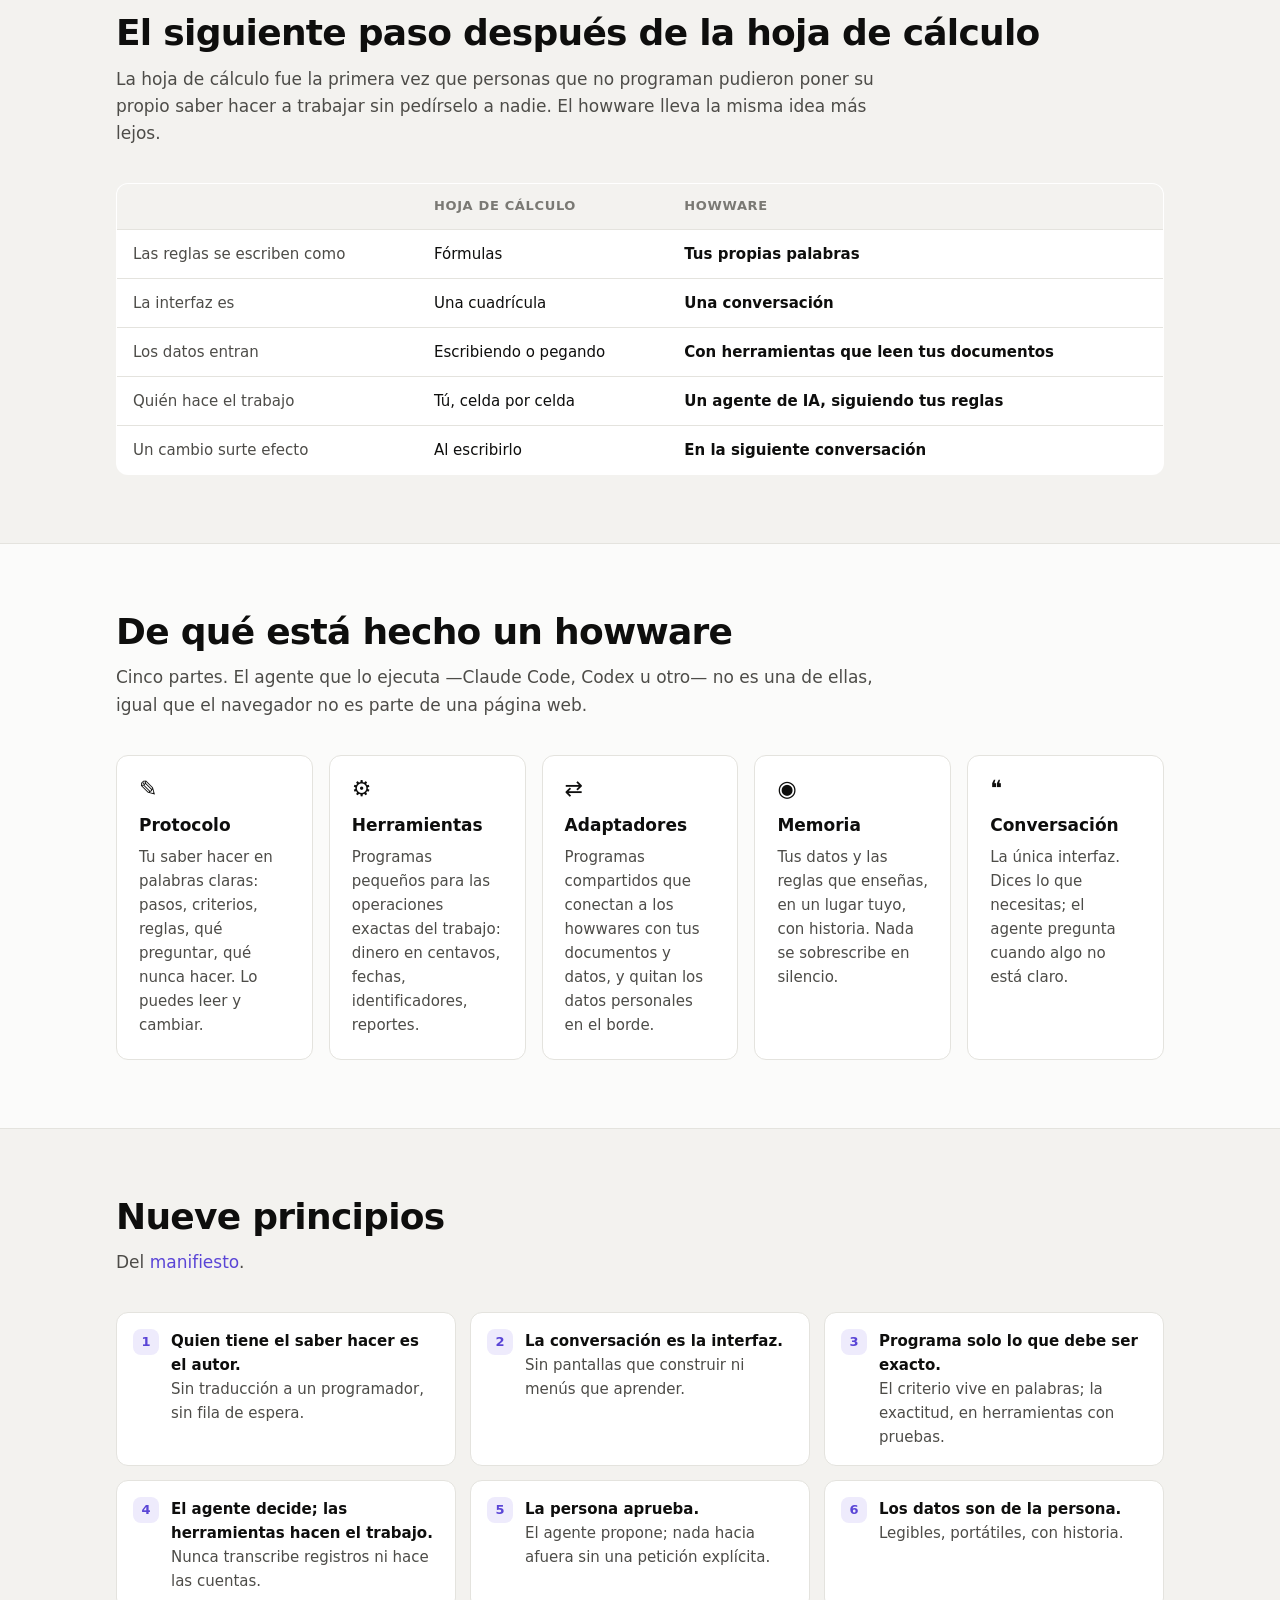
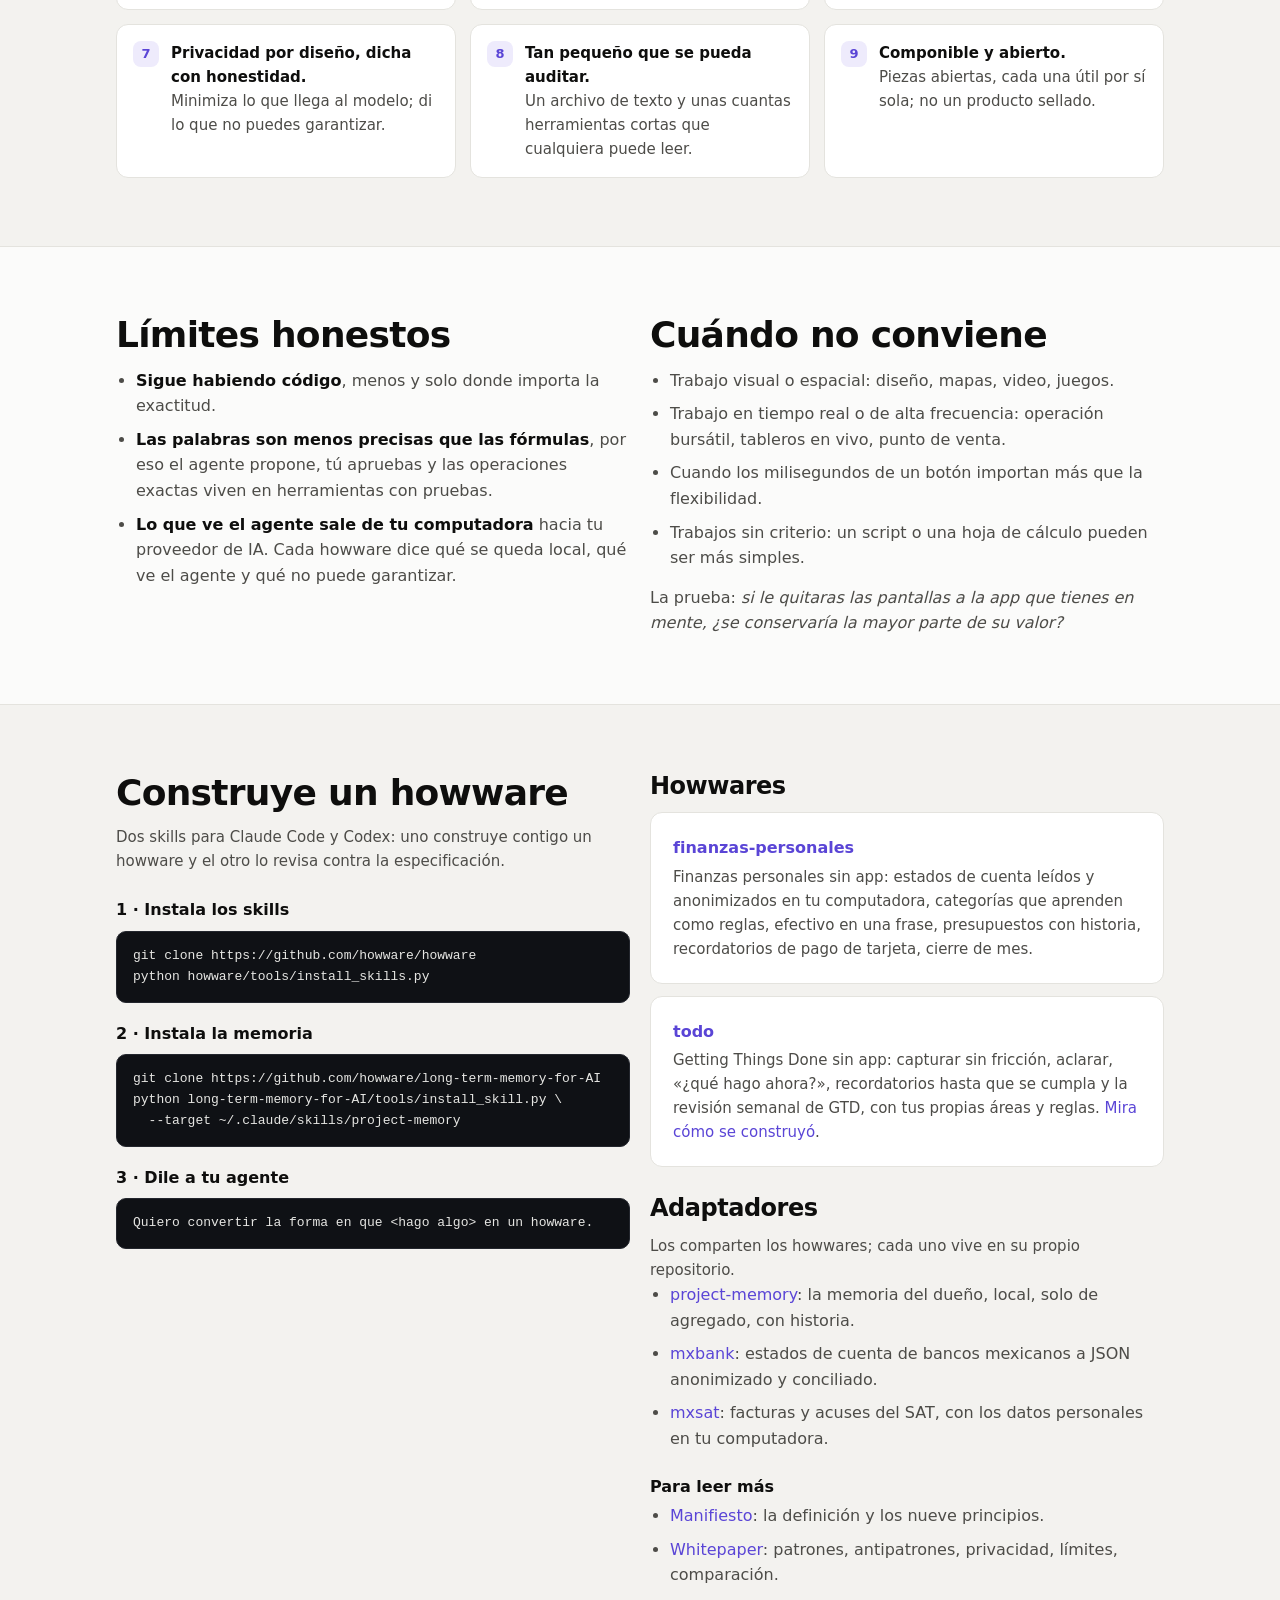
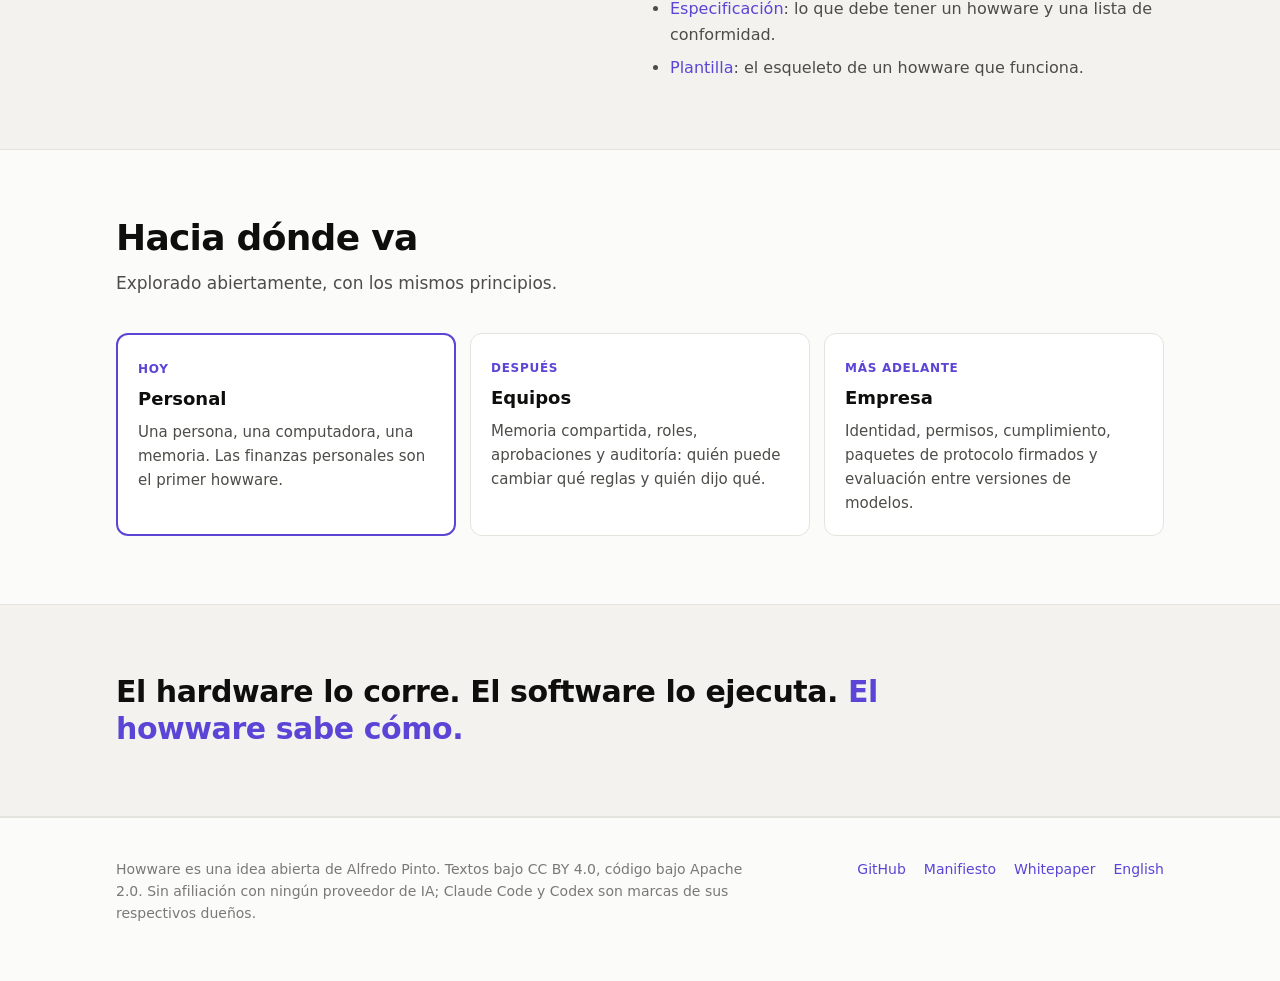
==== commit 792e6d93: "Five parts: adapters; list project-memory, mxbank and mxsat" ====
--- a/es/index.html
+++ b/es/index.html
@@ -109,10 +109,11 @@
   <section id="anatomia">
     <div class="wrap">
       <h2>De qué está hecho un howware</h2>
-      <p class="sub">Cuatro partes. El agente que lo ejecuta —Claude Code, Codex u otro— no es una de ellas, igual que el navegador no es parte de una página web.</p>
-      <div class="grid4">
+      <p class="sub">Cinco partes. El agente que lo ejecuta —Claude Code, Codex u otro— no es una de ellas, igual que el navegador no es parte de una página web.</p>
+      <div class="grid5">
         <div class="card"><div class="ic" aria-hidden="true">✎</div><h3>Protocolo</h3><p>Tu saber hacer en palabras claras: pasos, criterios, reglas, qué preguntar, qué nunca hacer. Lo puedes leer y cambiar.</p></div>
-        <div class="card"><div class="ic" aria-hidden="true">⚙</div><h3>Herramientas</h3><p>Programas pequeños para lo que debe ser exacto: leer documentos, dinero en centavos, fechas, identificadores, almacenamiento.</p></div>
+        <div class="card"><div class="ic" aria-hidden="true">⚙</div><h3>Herramientas</h3><p>Programas pequeños para las operaciones exactas del trabajo: dinero en centavos, fechas, identificadores, reportes.</p></div>
+        <div class="card"><div class="ic" aria-hidden="true">⇄</div><h3>Adaptadores</h3><p>Programas compartidos que conectan a los howwares con tus documentos y datos, y quitan los datos personales en el borde.</p></div>
         <div class="card"><div class="ic" aria-hidden="true">◉</div><h3>Memoria</h3><p>Tus datos y las reglas que enseñas, en un lugar tuyo, con historia. Nada se sobrescribe en silencio.</p></div>
         <div class="card"><div class="ic" aria-hidden="true">❝</div><h3>Conversación</h3><p>La única interfaz. Dices lo que necesitas; el agente pregunta cuando algo no está claro.</p></div>
       </div>
@@ -185,6 +186,13 @@
           <h3><a href="https://github.com/howware/todo">todo</a></h3>
           <p>Getting Things Done sin app: capturar sin fricción, aclarar, «¿qué hago ahora?», recordatorios hasta que se cumpla y la revisión semanal de GTD, con tus propias áreas y reglas. <a href="https://github.com/howware/todo/blob/main/docs/building.md">Mira cómo se construyó</a>.</p>
         </div>
+        <h2 style="font-size:24px;margin-top:28px">Adaptadores</h2>
+        <p class="sub" style="margin-bottom:0">Los comparten los howwares; cada uno vive en su propio repositorio.</p>
+        <ul class="plain">
+          <li><a href="https://github.com/howware/long-term-memory-for-AI">project-memory</a>: la memoria del dueño, local, solo de agregado, con historia.</li>
+          <li><a href="https://github.com/howware/mx-bank-statement-reader">mxbank</a>: estados de cuenta de bancos mexicanos a JSON anonimizado y conciliado.</li>
+          <li><a href="https://github.com/howware/mx-sat-documents">mxsat</a>: facturas y acuses del SAT, con los datos personales en tu computadora.</li>
+        </ul>
         <h3 style="margin-top:22px">Para leer más</h3>
         <ul class="plain">
           <li><a href="https://github.com/howware/howware/blob/main/MANIFIESTO.md">Manifiesto</a>: la definición y los nueve principios.</li>
--- a/assets/style.css
+++ b/assets/style.css
@@ -106,6 +106,11 @@
 .grid4 { display: grid; grid-template-columns: repeat(4, 1fr); gap: 16px; }
 @media (max-width: 900px) { .grid4 { grid-template-columns: repeat(2, 1fr); } }
 @media (max-width: 520px) { .grid4 { grid-template-columns: 1fr; } }
+.grid5 { display: grid; grid-template-columns: repeat(5, 1fr); gap: 16px; }
+@media (max-width: 1100px) { .grid5 { grid-template-columns: repeat(3, 1fr); } }
+@media (max-width: 760px) { .grid5 { grid-template-columns: repeat(2, 1fr); } }
+@media (max-width: 520px) { .grid5 { grid-template-columns: 1fr; } }
+.grid5 > * { min-width: 0; }
 .grid3 { display: grid; grid-template-columns: repeat(3, 1fr); gap: 16px; }
 @media (max-width: 900px) { .grid3 { grid-template-columns: repeat(2, 1fr); } }
 @media (max-width: 560px) { .grid3 { grid-template-columns: 1fr; } }
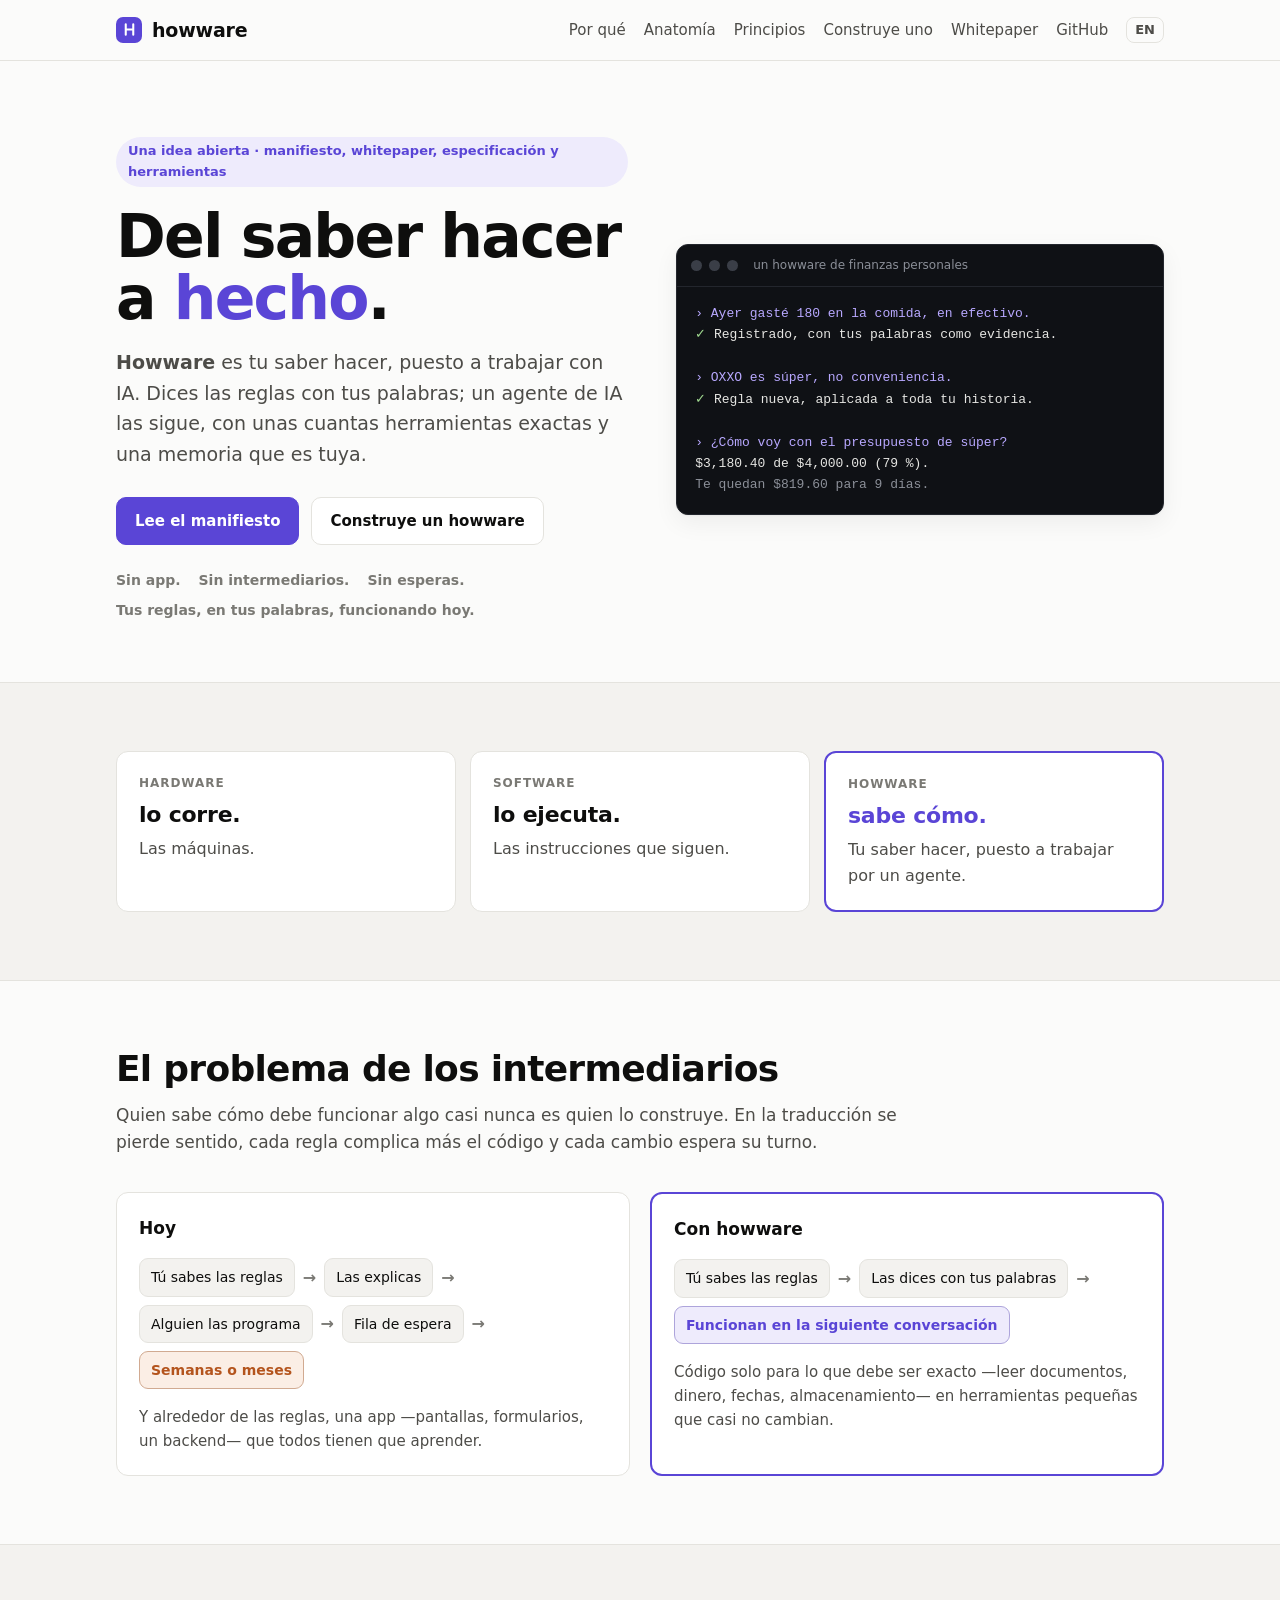
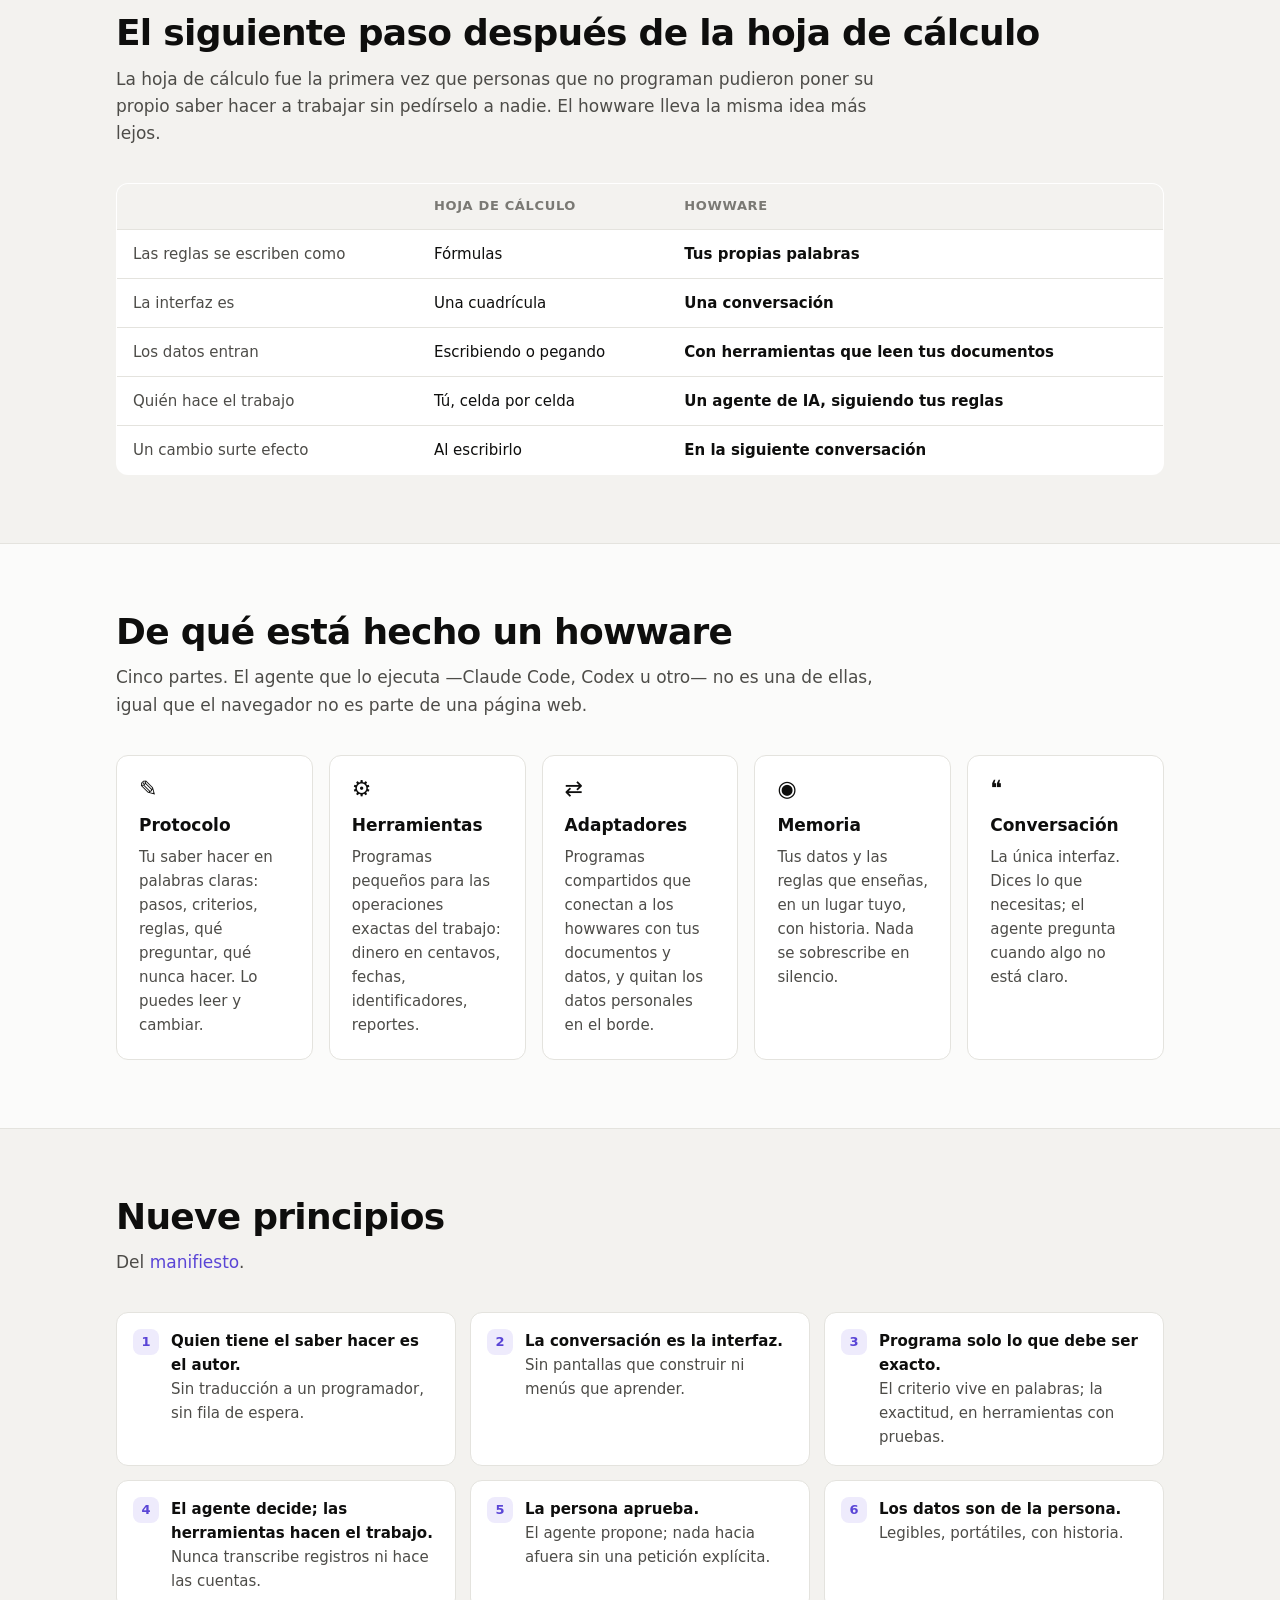
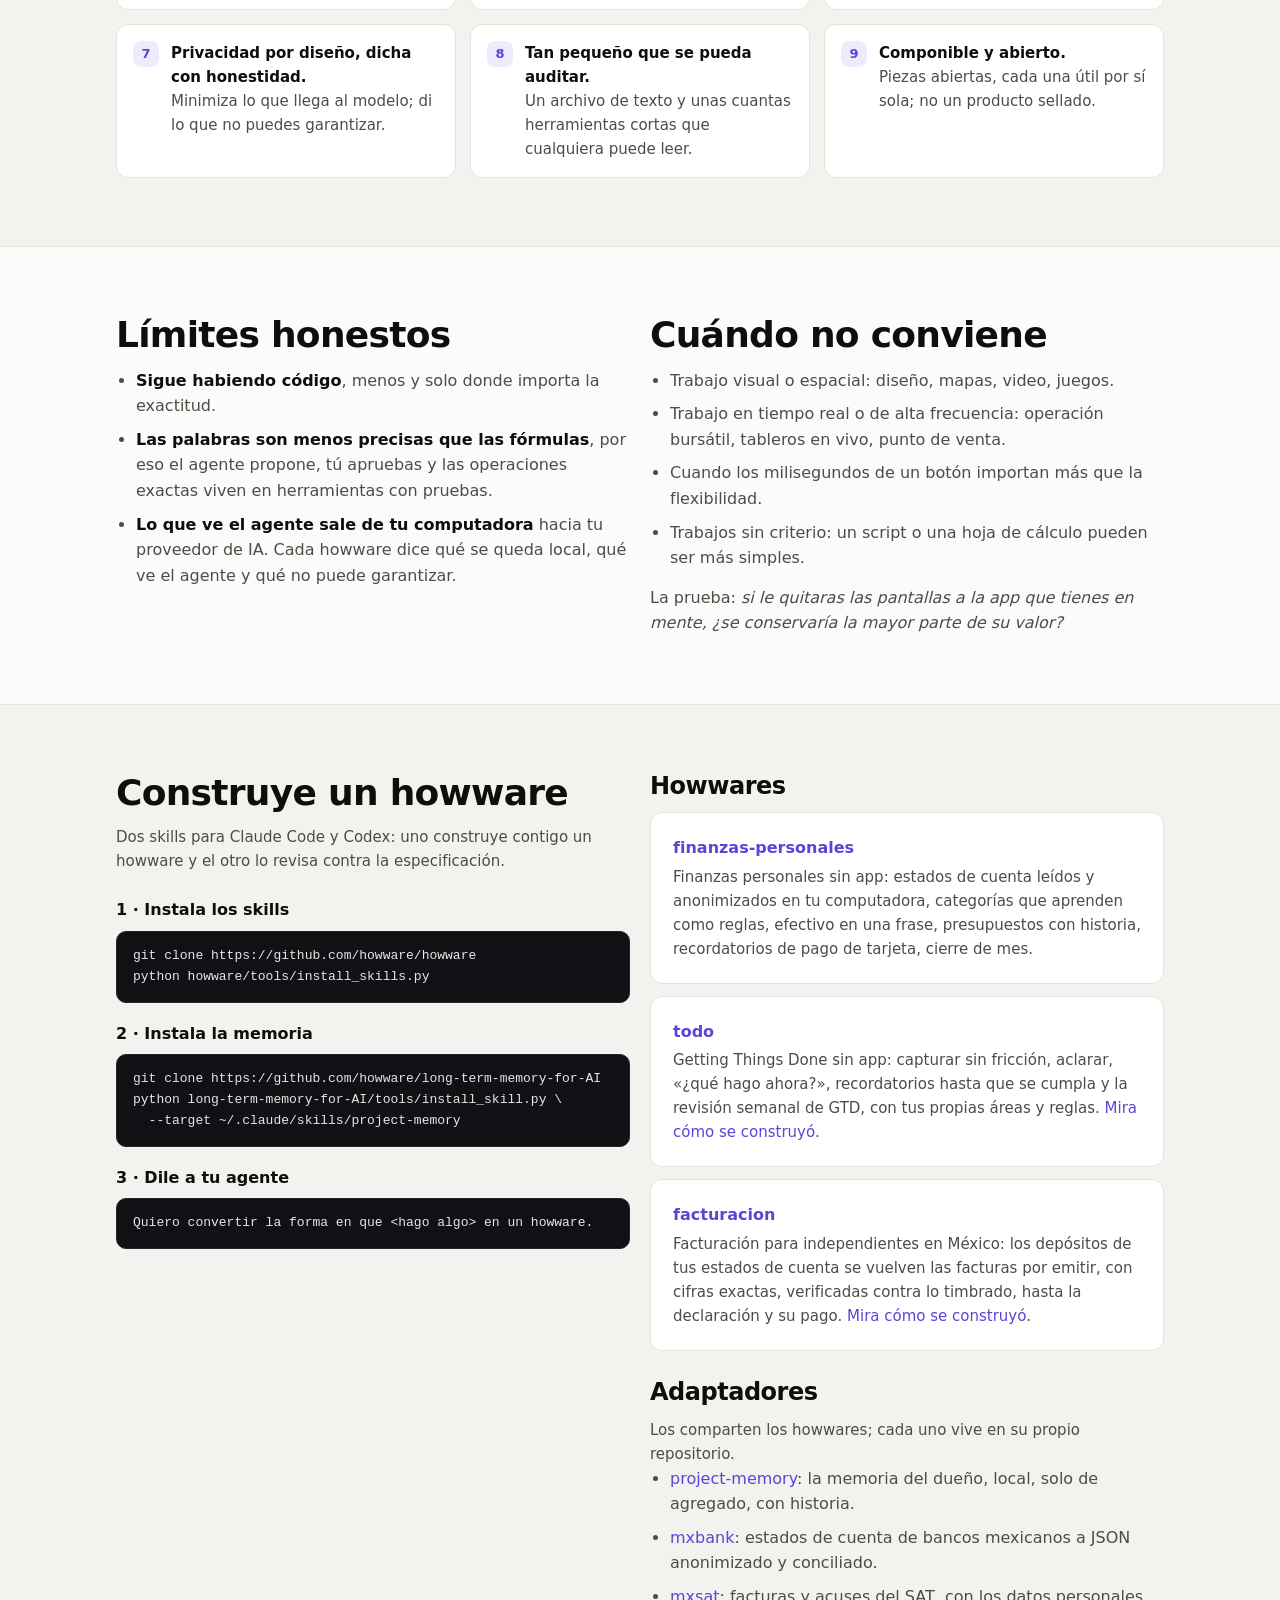
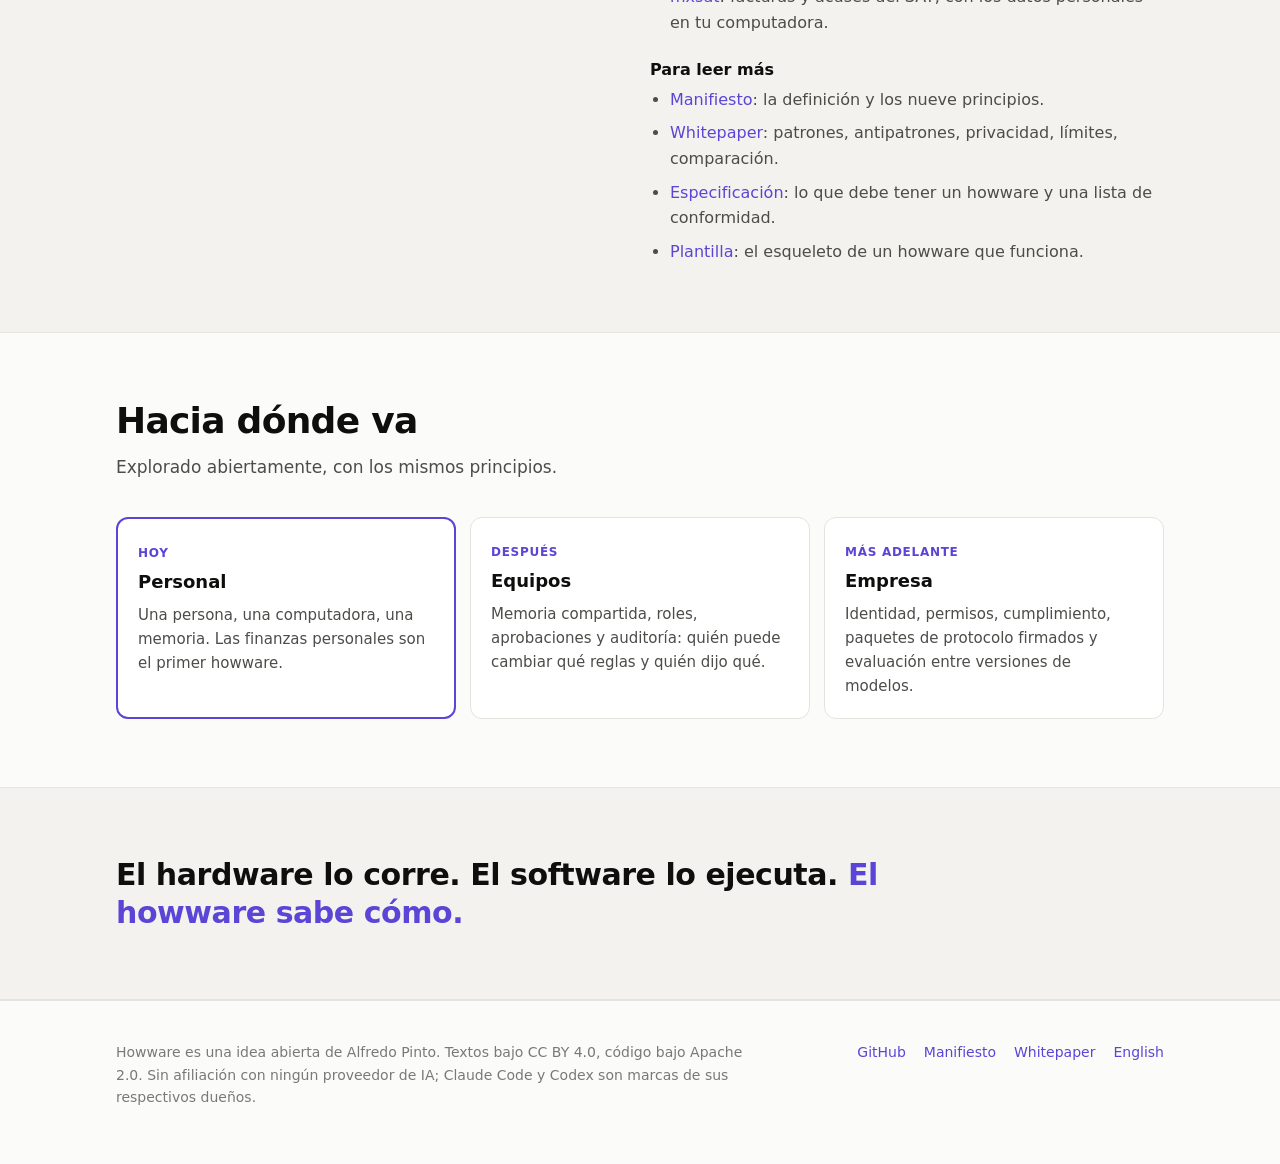
==== commit e650bb95: "List the facturacion howware" ====
--- a/es/index.html
+++ b/es/index.html
@@ -186,6 +186,10 @@
           <h3><a href="https://github.com/howware/todo">todo</a></h3>
           <p>Getting Things Done sin app: capturar sin fricción, aclarar, «¿qué hago ahora?», recordatorios hasta que se cumpla y la revisión semanal de GTD, con tus propias áreas y reglas. <a href="https://github.com/howware/todo/blob/main/docs/building.md">Mira cómo se construyó</a>.</p>
         </div>
+        <div class="card" style="margin-top:12px">
+          <h3><a href="https://github.com/howware/facturacion">facturacion</a></h3>
+          <p>Facturación para independientes en México: los depósitos de tus estados de cuenta se vuelven las facturas por emitir, con cifras exactas, verificadas contra lo timbrado, hasta la declaración y su pago. <a href="https://github.com/howware/facturacion/blob/main/docs/building.md">Mira cómo se construyó</a>.</p>
+        </div>
         <h2 style="font-size:24px;margin-top:28px">Adaptadores</h2>
         <p class="sub" style="margin-bottom:0">Los comparten los howwares; cada uno vive en su propio repositorio.</p>
         <ul class="plain">
